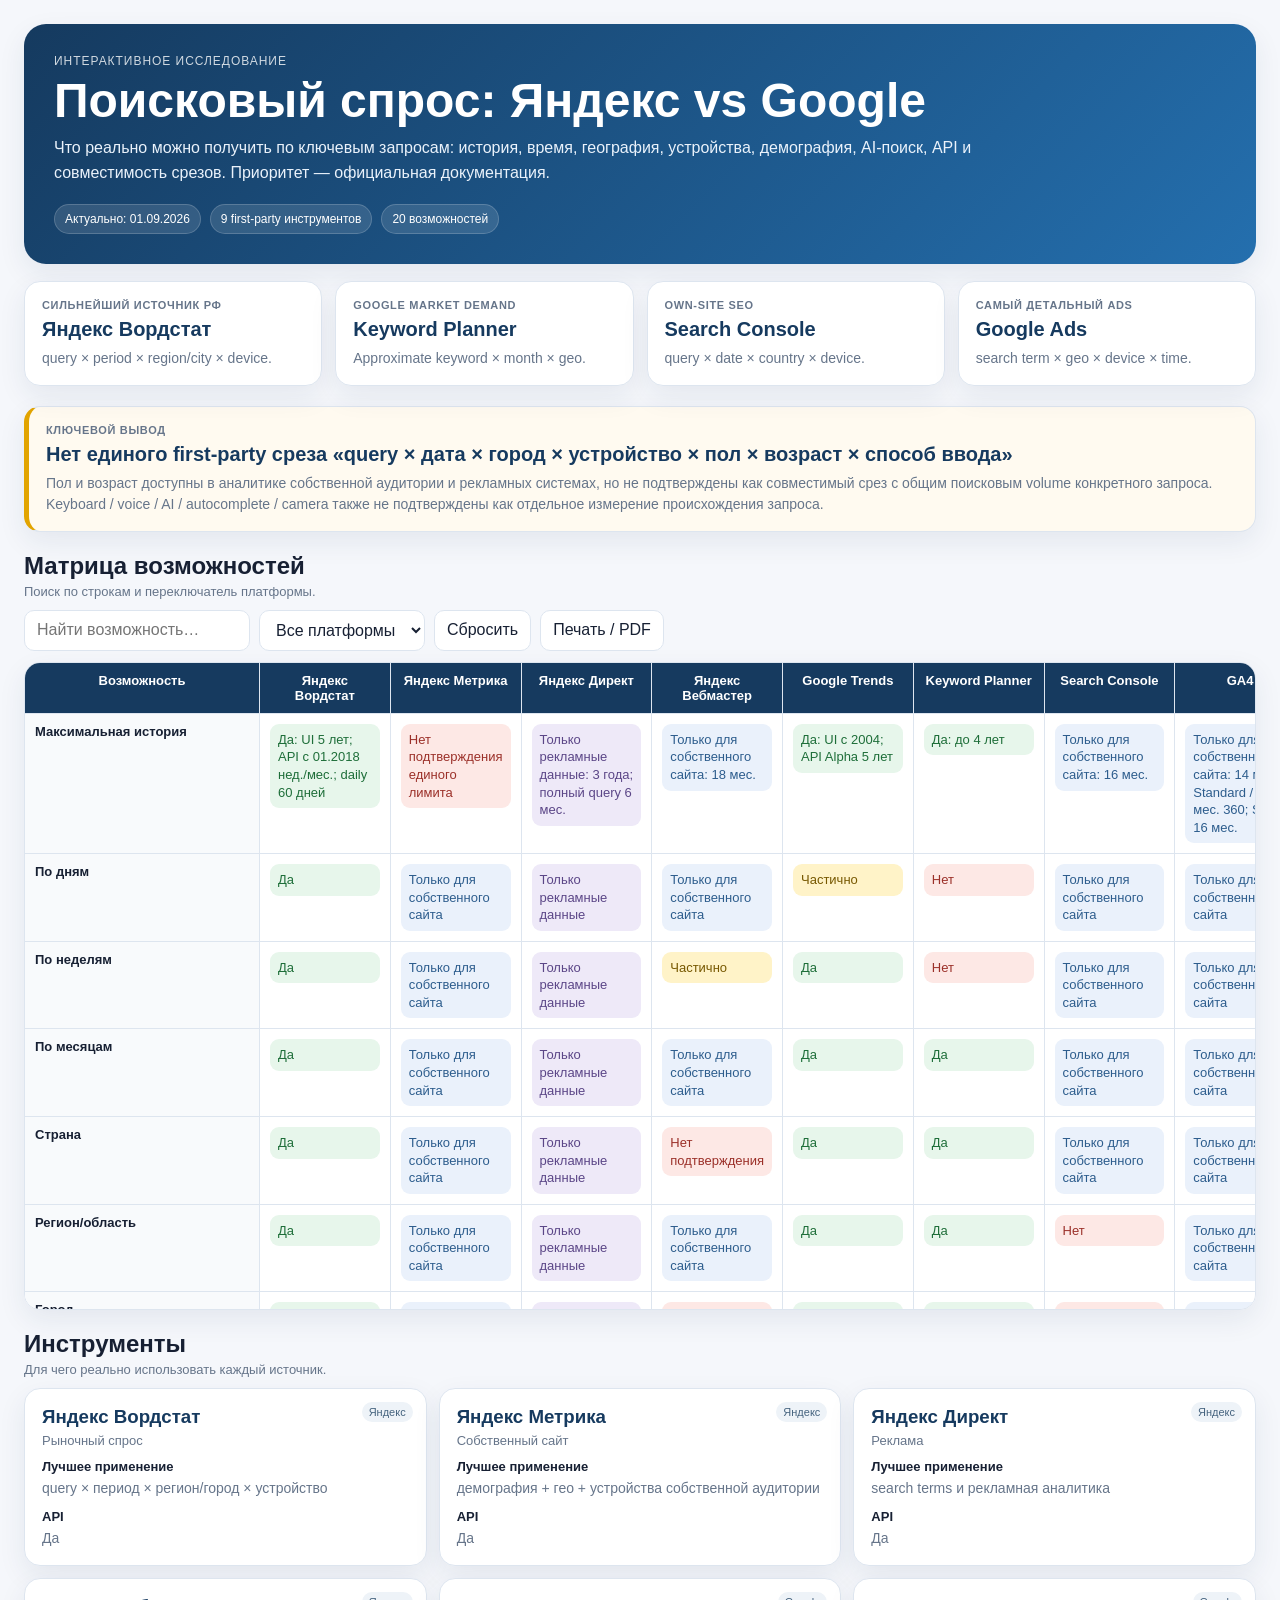
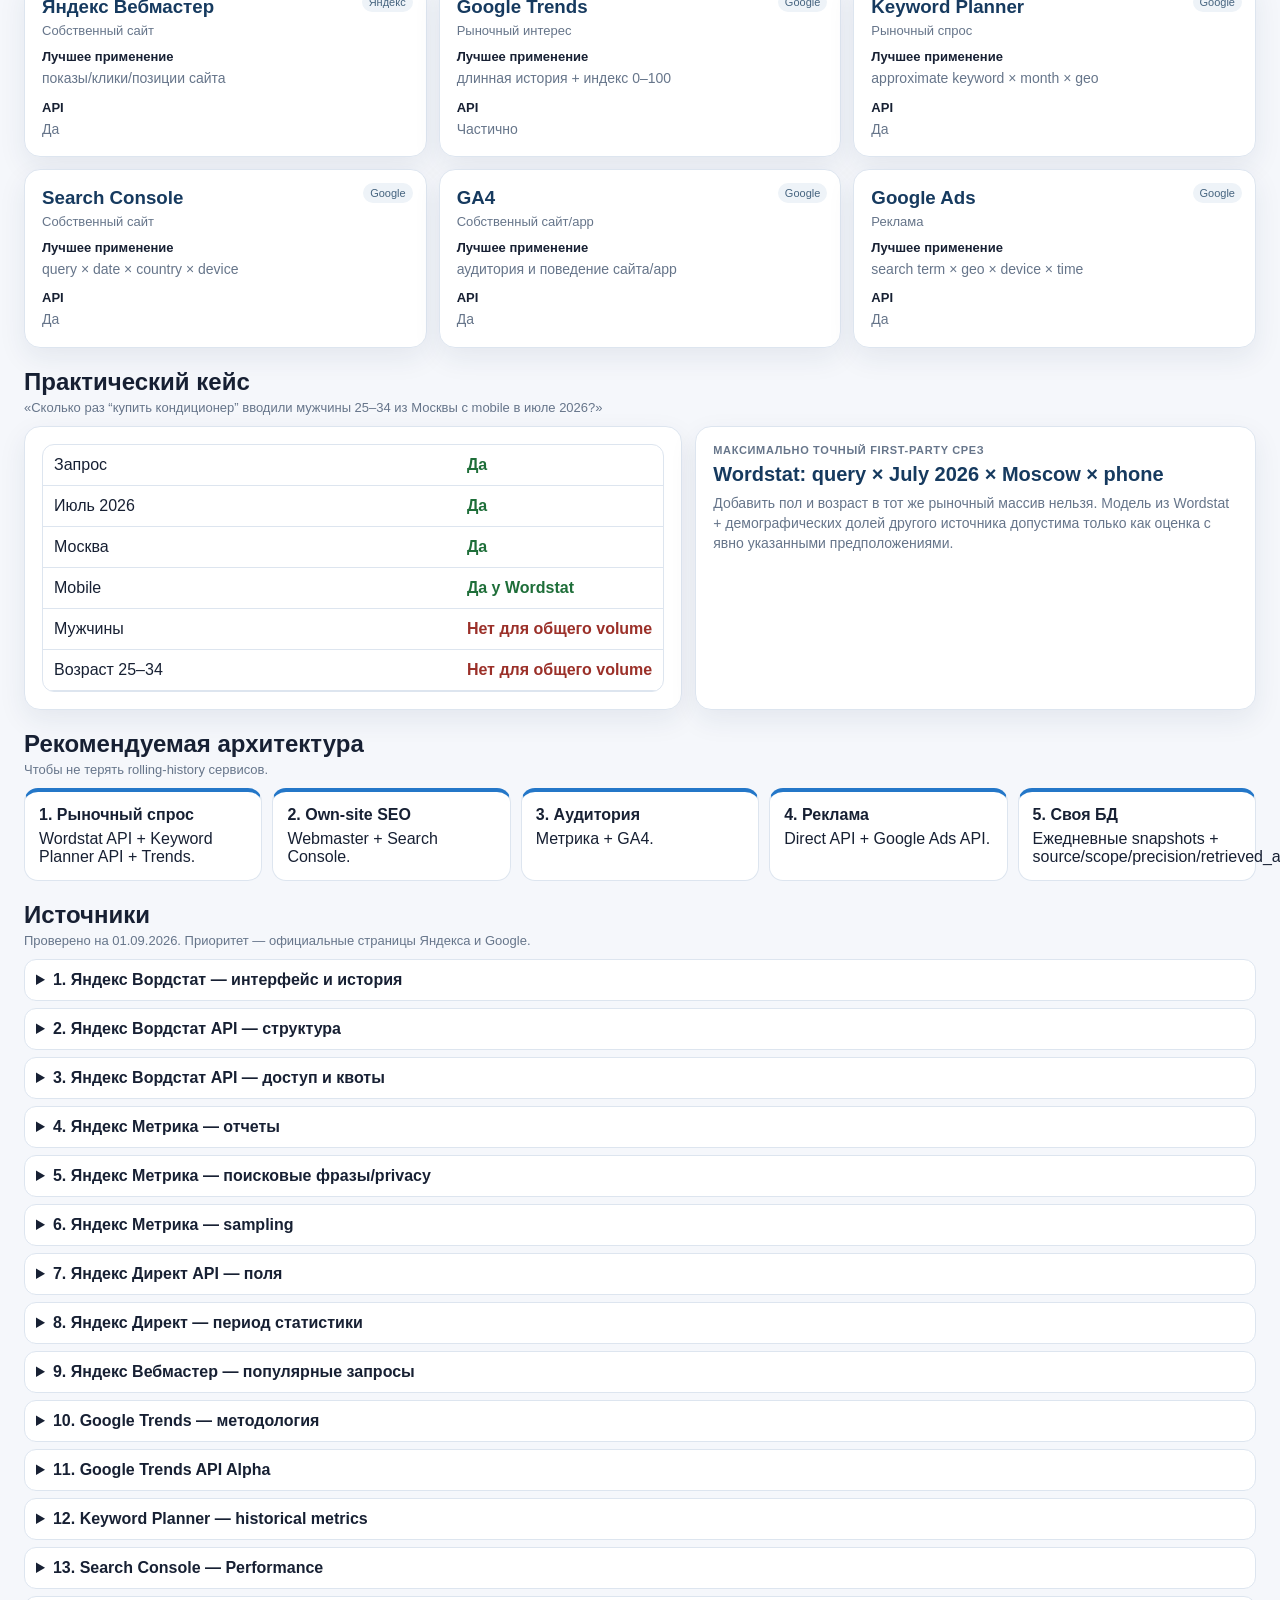
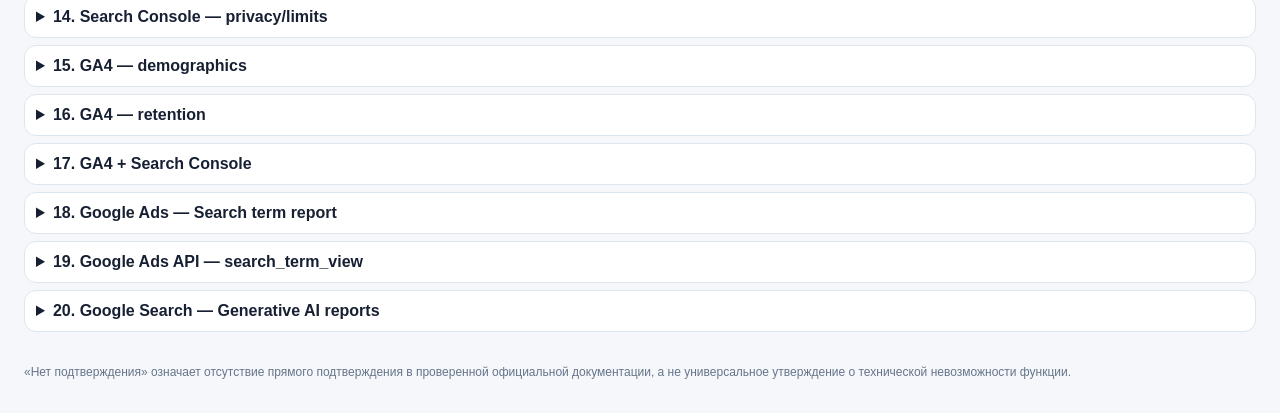
==== index.html @ f8e57f89 "Add interactive search demand dashboard" ====
<!doctype html>
<html lang="ru">
<head>
<meta charset="utf-8"><meta name="viewport" content="width=device-width,initial-scale=1">
<title>Поисковый спрос — Яндекс vs Google</title>
<meta name="description" content="Интерактивная матрица возможностей Яндекс и Google по статистике поисковых запросов. Актуально на 01.09.2026.">
<style>
:root{--bg:#f5f7fb;--card:#fff;--text:#172033;--muted:#66758a;--line:#dde5ef;--navy:#163a5f;--blue:#2477c8;--green:#e7f6eb;--gt:#1e6e39;--yellow:#fff3c8;--yt:#775800;--red:#fde8e5;--rt:#9b3029;--purple:#eee9f8;--pt:#5b4687;--shadow:0 10px 28px rgba(31,54,83,.08)}*{box-sizing:border-box}body{margin:0;font-family:Inter,-apple-system,BlinkMacSystemFont,"Segoe UI",Arial,sans-serif;background:var(--bg);color:var(--text)}.wrap{max-width:1500px;margin:auto;padding:24px}.hero{background:linear-gradient(135deg,#153a5f,#246fae);color:#fff;border-radius:22px;padding:30px;box-shadow:var(--shadow)}.eyebrow{opacity:.8;font-size:12px;text-transform:uppercase;letter-spacing:.08em}h1{margin:8px 0 10px;font-size:clamp(28px,4vw,48px);line-height:1.05}.hero p{max-width:980px;margin:0;color:#eaf2fb;line-height:1.55}.meta{display:flex;gap:9px;flex-wrap:wrap;margin-top:18px}.pill{padding:7px 10px;border-radius:999px;background:rgba(255,255,255,.12);border:1px solid rgba(255,255,255,.18);font-size:12px}.grid4{display:grid;grid-template-columns:repeat(4,minmax(0,1fr));gap:13px;margin:17px 0}.card{background:var(--card);border:1px solid var(--line);border-radius:16px;padding:17px;box-shadow:var(--shadow)}.label{font-size:11px;text-transform:uppercase;letter-spacing:.06em;color:var(--muted);font-weight:800}.big{font-size:20px;font-weight:800;color:var(--navy);margin:7px 0}.card p{margin:0;color:var(--muted);line-height:1.45;font-size:14px}.alert{border-left:5px solid #e2a400;background:#fffaf0}section{margin-top:20px}h2{font-size:24px;margin:0}.small{font-size:13px;color:var(--muted);margin-top:4px}.controls{display:flex;flex-wrap:wrap;gap:9px;margin:11px 0}input,select,button{font:inherit;border:1px solid var(--line);background:#fff;border-radius:10px;padding:10px 12px;color:var(--text)}button{cursor:pointer}.shell{overflow:auto;background:#fff;border:1px solid var(--line);border-radius:16px;box-shadow:var(--shadow);max-height:72vh}table{border-collapse:separate;border-spacing:0;min-width:1260px;width:100%;font-size:13px}th,td{padding:10px;border-bottom:1px solid var(--line);border-right:1px solid var(--line);vertical-align:top}thead th{position:sticky;top:0;background:var(--navy);color:#fff;z-index:3;text-align:center}tbody th{position:sticky;left:0;background:#f8fafc;z-index:2;text-align:left;min-width:235px}.status{display:block;padding:7px 8px;border-radius:9px;line-height:1.35}.yes{background:var(--green);color:var(--gt)}.partial{background:var(--yellow);color:var(--yt)}.no{background:var(--red);color:var(--rt)}.own{background:#eaf1fb;color:#2d5d8d}.ads{background:var(--purple);color:var(--pt)}.toolcards{display:grid;grid-template-columns:repeat(3,minmax(0,1fr));gap:12px}.tool{position:relative}.tag{position:absolute;right:13px;top:13px;font-size:11px;padding:4px 7px;border-radius:999px;background:#eef3f8;color:#46647f}.tool h3{margin:0 0 5px;color:var(--navy)}.tool strong{display:block;margin:11px 0 4px;font-size:13px}.scenario{display:grid;grid-template-columns:1.08fr .92fr;gap:13px}.params{display:grid;grid-template-columns:1fr auto;border:1px solid var(--line);border-radius:12px;overflow:hidden}.params div{padding:11px;border-bottom:1px solid var(--line)}.ok{color:var(--gt);font-weight:800}.bad{color:var(--rt);font-weight:800}.arch{display:grid;grid-template-columns:repeat(5,minmax(0,1fr));gap:10px}.step{background:#fff;border:1px solid var(--line);border-top:4px solid var(--blue);border-radius:14px;padding:14px}.step b{display:block;margin-bottom:6px}.sources details{background:#fff;border:1px solid var(--line);border-radius:12px;padding:11px;margin-bottom:7px}.sources summary{cursor:pointer;font-weight:700}.sources a{color:var(--blue);word-break:break-all}.foot{padding:24px 0 8px;color:var(--muted);font-size:12px;line-height:1.5}@media(max-width:1000px){.grid4{grid-template-columns:repeat(2,1fr)}.toolcards{grid-template-columns:repeat(2,1fr)}.arch{grid-template-columns:1fr 1fr}.scenario{grid-template-columns:1fr}}@media(max-width:640px){.wrap{padding:13px}.hero{padding:21px;border-radius:17px}.grid4,.toolcards,.arch{grid-template-columns:1fr}}@media print{body{background:#fff}.controls{display:none}.shell{max-height:none;overflow:visible;box-shadow:none}.hero,.card{box-shadow:none}}
</style>
</head><body><div class="wrap">
<header class="hero"><div class="eyebrow">Интерактивное исследование</div><h1>Поисковый спрос: Яндекс vs Google</h1><p>Что реально можно получить по ключевым запросам: история, время, география, устройства, демография, AI-поиск, API и совместимость срезов. Приоритет — официальная документация.</p><div class="meta"><span class="pill">Актуально: 01.09.2026</span><span class="pill">9 first-party инструментов</span><span class="pill">20 возможностей</span></div></header>
<div class="grid4"><div class="card"><div class="label">Сильнейший источник РФ</div><div class="big">Яндекс Вордстат</div><p>query × period × region/city × device.</p></div><div class="card"><div class="label">Google market demand</div><div class="big">Keyword Planner</div><p>Approximate keyword × month × geo.</p></div><div class="card"><div class="label">Own-site SEO</div><div class="big">Search Console</div><p>query × date × country × device.</p></div><div class="card"><div class="label">Самый детальный ads</div><div class="big">Google Ads</div><p>search term × geo × device × time.</p></div></div>
<section class="card alert"><div class="label">Ключевой вывод</div><div class="big">Нет единого first-party среза «query × дата × город × устройство × пол × возраст × способ ввода»</div><p>Пол и возраст доступны в аналитике собственной аудитории и рекламных системах, но не подтверждены как совместимый срез с общим поисковым volume конкретного запроса. Keyboard / voice / AI / autocomplete / camera также не подтверждены как отдельное измерение происхождения запроса.</p></section>
<section><h2>Матрица возможностей</h2><div class="small">Поиск по строкам и переключатель платформы.</div><div class="controls"><input id="q" type="search" placeholder="Найти возможность…"><select id="engine"><option value="">Все платформы</option><option>Яндекс</option><option>Google</option></select><button onclick="resetFilters()">Сбросить</button><button onclick="window.print()">Печать / PDF</button></div><div class="shell"><table id="matrix"></table></div></section>
<section><h2>Инструменты</h2><div class="small">Для чего реально использовать каждый источник.</div><div class="toolcards" id="tools" style="margin-top:11px"></div></section>
<section><h2>Практический кейс</h2><div class="small">«Сколько раз “купить кондиционер” вводили мужчины 25–34 из Москвы с mobile в июле 2026?»</div><div class="scenario" style="margin-top:11px"><div class="card"><div class="params"><div>Запрос</div><div class="ok">Да</div><div>Июль 2026</div><div class="ok">Да</div><div>Москва</div><div class="ok">Да</div><div>Mobile</div><div class="ok">Да у Wordstat</div><div>Мужчины</div><div class="bad">Нет для общего volume</div><div>Возраст 25–34</div><div class="bad">Нет для общего volume</div></div></div><div class="card"><div class="label">Максимально точный first-party срез</div><div class="big">Wordstat: query × July 2026 × Moscow × phone</div><p>Добавить пол и возраст в тот же рыночный массив нельзя. Модель из Wordstat + демографических долей другого источника допустима только как оценка с явно указанными предположениями.</p></div></div></section>
<section><h2>Рекомендуемая архитектура</h2><div class="small">Чтобы не терять rolling-history сервисов.</div><div class="arch" style="margin-top:11px"><div class="step"><b>1. Рыночный спрос</b>Wordstat API + Keyword Planner API + Trends.</div><div class="step"><b>2. Own-site SEO</b>Webmaster + Search Console.</div><div class="step"><b>3. Аудитория</b>Метрика + GA4.</div><div class="step"><b>4. Реклама</b>Direct API + Google Ads API.</div><div class="step"><b>5. Своя БД</b>Ежедневные snapshots + source/scope/precision/retrieved_at.</div></div></section>
<section class="sources"><h2>Источники</h2><div class="small">Проверено на 01.09.2026. Приоритет — официальные страницы Яндекса и Google.</div><div id="sources" style="margin-top:11px"></div></section><div class="foot">«Нет подтверждения» означает отсутствие прямого подтверждения в проверенной официальной документации, а не универсальное утверждение о технической невозможности функции.</div>
</div><script>
const T=[
{name:'Яндекс Вордстат',e:'Яндекс',s:'Рыночный спрос',x:'query × период × регион/город × устройство',api:'Да'},
{name:'Яндекс Метрика',e:'Яндекс',s:'Собственный сайт',x:'демография + гео + устройства собственной аудитории',api:'Да'},
{name:'Яндекс Директ',e:'Яндекс',s:'Реклама',x:'search terms и рекламная аналитика',api:'Да'},
{name:'Яндекс Вебмастер',e:'Яндекс',s:'Собственный сайт',x:'показы/клики/позиции сайта',api:'Да'},
{name:'Google Trends',e:'Google',s:'Рыночный интерес',x:'длинная история + индекс 0–100',api:'Частично'},
{name:'Keyword Planner',e:'Google',s:'Рыночный спрос',x:'approximate keyword × month × geo',api:'Да'},
{name:'Search Console',e:'Google',s:'Собственный сайт',x:'query × date × country × device',api:'Да'},
{name:'GA4',e:'Google',s:'Собственный сайт/app',x:'аудитория и поведение сайта/app',api:'Да'},
{name:'Google Ads',e:'Google',s:'Реклама',x:'search term × geo × device × time',api:'Да'}];
const M={
'Максимальная история':['Да: UI 5 лет; API с 01.2018 нед./мес.; daily 60 дней','Нет подтверждения единого лимита','Только рекламные данные: 3 года; полный query 6 мес.','Только для собственного сайта: 18 мес.','Да: UI с 2004; API Alpha 5 лет','Да: до 4 лет','Только для собственного сайта: 16 мес.','Только для собственного сайта: 14 мес. Standard / 50 мес. 360; SC 16 мес.','Только рекламные данные: 37 мес. granular / 11 лет high-level'],
'По дням':['Да','Только для собственного сайта','Только рекламные данные','Только для собственного сайта','Частично','Нет','Только для собственного сайта','Только для собственного сайта','Только рекламные данные'],
'По неделям':['Да','Только для собственного сайта','Только рекламные данные','Частично','Да','Нет','Только для собственного сайта','Только для собственного сайта','Только рекламные данные'],
'По месяцам':['Да','Только для собственного сайта','Только рекламные данные','Только для собственного сайта','Да','Да','Только для собственного сайта','Только для собственного сайта','Только рекламные данные'],
'Страна':['Да','Только для собственного сайта','Только рекламные данные','Нет подтверждения','Да','Да','Только для собственного сайта','Только для собственного сайта','Только рекламные данные'],
'Регион/область':['Да','Только для собственного сайта','Только рекламные данные','Только для собственного сайта','Да','Да','Нет','Только для собственного сайта','Только рекламные данные'],
'Город':['Да','Только для собственного сайта','Только рекламные данные','Нет подтверждения','Да','Да','Нет','Только для собственного сайта','Только рекламные данные'],
'Более мелкая география':['Частично','Только для собственного сайта','Частично','Нет подтверждения','Частично','Частично','Нет','Только для собственного сайта','Только рекламные данные'],
'Пол':['Нет подтверждения','Только для собственного сайта','Только рекламные данные','Нет подтверждения','Нет подтверждения','Нет подтверждения','Нет','Только для собственного сайта','Только рекламные данные'],
'Возраст':['Нет подтверждения','Только для собственного сайта','Только рекламные данные','Нет подтверждения','Нет подтверждения','Нет подтверждения','Нет','Только для собственного сайта','Только рекламные данные'],
'Desktop / smartphone / tablet':['Да','Только для собственного сайта','Только рекламные данные','Только для собственного сайта','Нет подтверждения','Частично','Только для собственного сайта','Только для собственного сайта','Только рекламные данные'],
'Голосовой / ручной ввод':['Нет подтверждения','Нет подтверждения','Нет подтверждения','Нет подтверждения','Нет подтверждения','Нет подтверждения','Нет подтверждения','Нет подтверждения','Нет подтверждения'],
'AI / обычный поиск':['Нет подтверждения','Нет подтверждения','Нет подтверждения','Частично','Нет подтверждения','Нет подтверждения','Частично','Нет подтверждения','Нет подтверждения'],
'Autocomplete / подсказки':['Нет подтверждения','Нет подтверждения','Нет подтверждения','Нет подтверждения','Нет подтверждения','Нет подтверждения','Нет подтверждения','Нет подтверждения','Нет подтверждения'],
'Изображение / камера':['Нет подтверждения','Нет подтверждения','Нет подтверждения','Нет подтверждения','Нет подтверждения','Нет подтверждения','Нет подтверждения','Нет подтверждения','Нет подтверждения'],
'Интересы аудитории':['Нет подтверждения','Только для собственного сайта','Частично','Нет подтверждения','Нет подтверждения','Нет подтверждения','Нет','Только для собственного сайта','Только рекламные данные'],
'Новые / возвращающиеся':['Нет подтверждения','Только для собственного сайта','Частично','Нет подтверждения','Нет подтверждения','Нет подтверждения','Нет','Только для собственного сайта','Частично'],
'ОС / браузер / язык':['Нет подтверждения','Только для собственного сайта','Частично','Нет подтверждения','Нет подтверждения','Нет подтверждения','Нет','Только для собственного сайта','Частично'],
'Абсолютное число запросов':['Да','Только для собственного сайта','Только рекламные данные','Только для собственного сайта','Нет','Частично','Только для собственного сайта','Только для собственного сайта','Только рекламные данные'],
'API':['Да','Да','Да','Да','Частично','Да','Да','Да','Да']};
const S=[
['Яндекс Вордстат — интерфейс и история','https://yandex.ru/support2/wordstat/en/interface/new'],
['Яндекс Вордстат API — структура','https://yandex.ru/support2/wordstat/en/content/api-structure'],
['Яндекс Вордстат API — доступ и квоты','https://yandex.ru/support2/wordstat/en/content/api-wordstat'],
['Яндекс Метрика — отчеты','https://yandex.com/support/metrica/en/reports/report-general'],
['Яндекс Метрика — поисковые фразы/privacy','https://yandex.com/support/metrica/en/sources/search-queries'],
['Яндекс Метрика — sampling','https://yandex.com/support/metrica/en/reports/sampling'],
['Яндекс Директ API — поля','https://yandex.com/dev/direct/doc/en/fields-list'],
['Яндекс Директ — период статистики','https://www.yandex.com/support/direct/en/statistics/new-reports-wizard/settings/period'],
['Яндекс Вебмастер — популярные запросы','https://www.yandex.com/support/webmaster/en/service/popular-queries'],
['Google Trends — методология','https://support.google.com/trends/answer/4365533?hl=en'],
['Google Trends API Alpha','https://developers.google.com/search/apis/trends'],
['Keyword Planner — historical metrics','https://developers.google.com/google-ads/api/docs/keyword-planning/generate-historical-metrics'],
['Search Console — Performance','https://support.google.com/webmasters/answer/7576553?hl=en-GB'],
['Search Console — privacy/limits','https://support.google.com/webmasters/answer/17011259?hl=en'],
['GA4 — demographics','https://support.google.com/analytics/answer/12948931'],
['GA4 — retention','https://support.google.com/analytics/answer/7667196'],
['GA4 + Search Console','https://support.google.com/analytics/answer/10737381'],
['Google Ads — Search term report','https://support.google.com/google-ads/answer/2472708'],
['Google Ads API — search_term_view','https://developers.google.com/google-ads/api/fields/v22/search_term_view'],
['Google Search — Generative AI reports','https://developers.google.com/search/blog/2026/06/gen-ai-performance-reports']];
function cls(v){if(v.startsWith('Да'))return'yes';if(v.startsWith('Частично'))return'partial';if(v.startsWith('Только для собственного сайта'))return'own';if(v.startsWith('Только рекламные данные'))return'ads';return'no'}
function render(){const q=document.getElementById('q').value.toLowerCase().trim(),e=document.getElementById('engine').value,vis=T.map((t,i)=>({t,i})).filter(x=>!e||x.t.e===e);let h='<thead><tr><th>Возможность</th>'+vis.map(x=>'<th>'+x.t.name+'</th>').join('')+'</tr></thead><tbody>';Object.entries(M).forEach(([c,v])=>{if(q&&!c.toLowerCase().includes(q))return;h+='<tr><th>'+c+'</th>'+vis.map(x=>'<td><span class="status '+cls(v[x.i])+'">'+v[x.i]+'</span></td>').join('')+'</tr>'});document.getElementById('matrix').innerHTML=h+'</tbody>';document.getElementById('tools').innerHTML=T.filter(t=>!e||t.e===e).map(t=>'<div class="card tool"><span class="tag">'+t.e+'</span><h3>'+t.name+'</h3><div class="small">'+t.s+'</div><strong>Лучшее применение</strong><p>'+t.x+'</p><strong>API</strong><p>'+t.api+'</p></div>').join('')}
function resetFilters(){q.value='';engine.value='';render()}document.getElementById('q').addEventListener('input',render);document.getElementById('engine').addEventListener('change',render);document.getElementById('sources').innerHTML=S.map((s,i)=>'<details><summary>'+(i+1)+'. '+s[0]+'</summary><p><a href="'+s[1]+'" target="_blank" rel="noopener">'+s[1]+'</a></p></details>').join('');render();
</script></body></html>
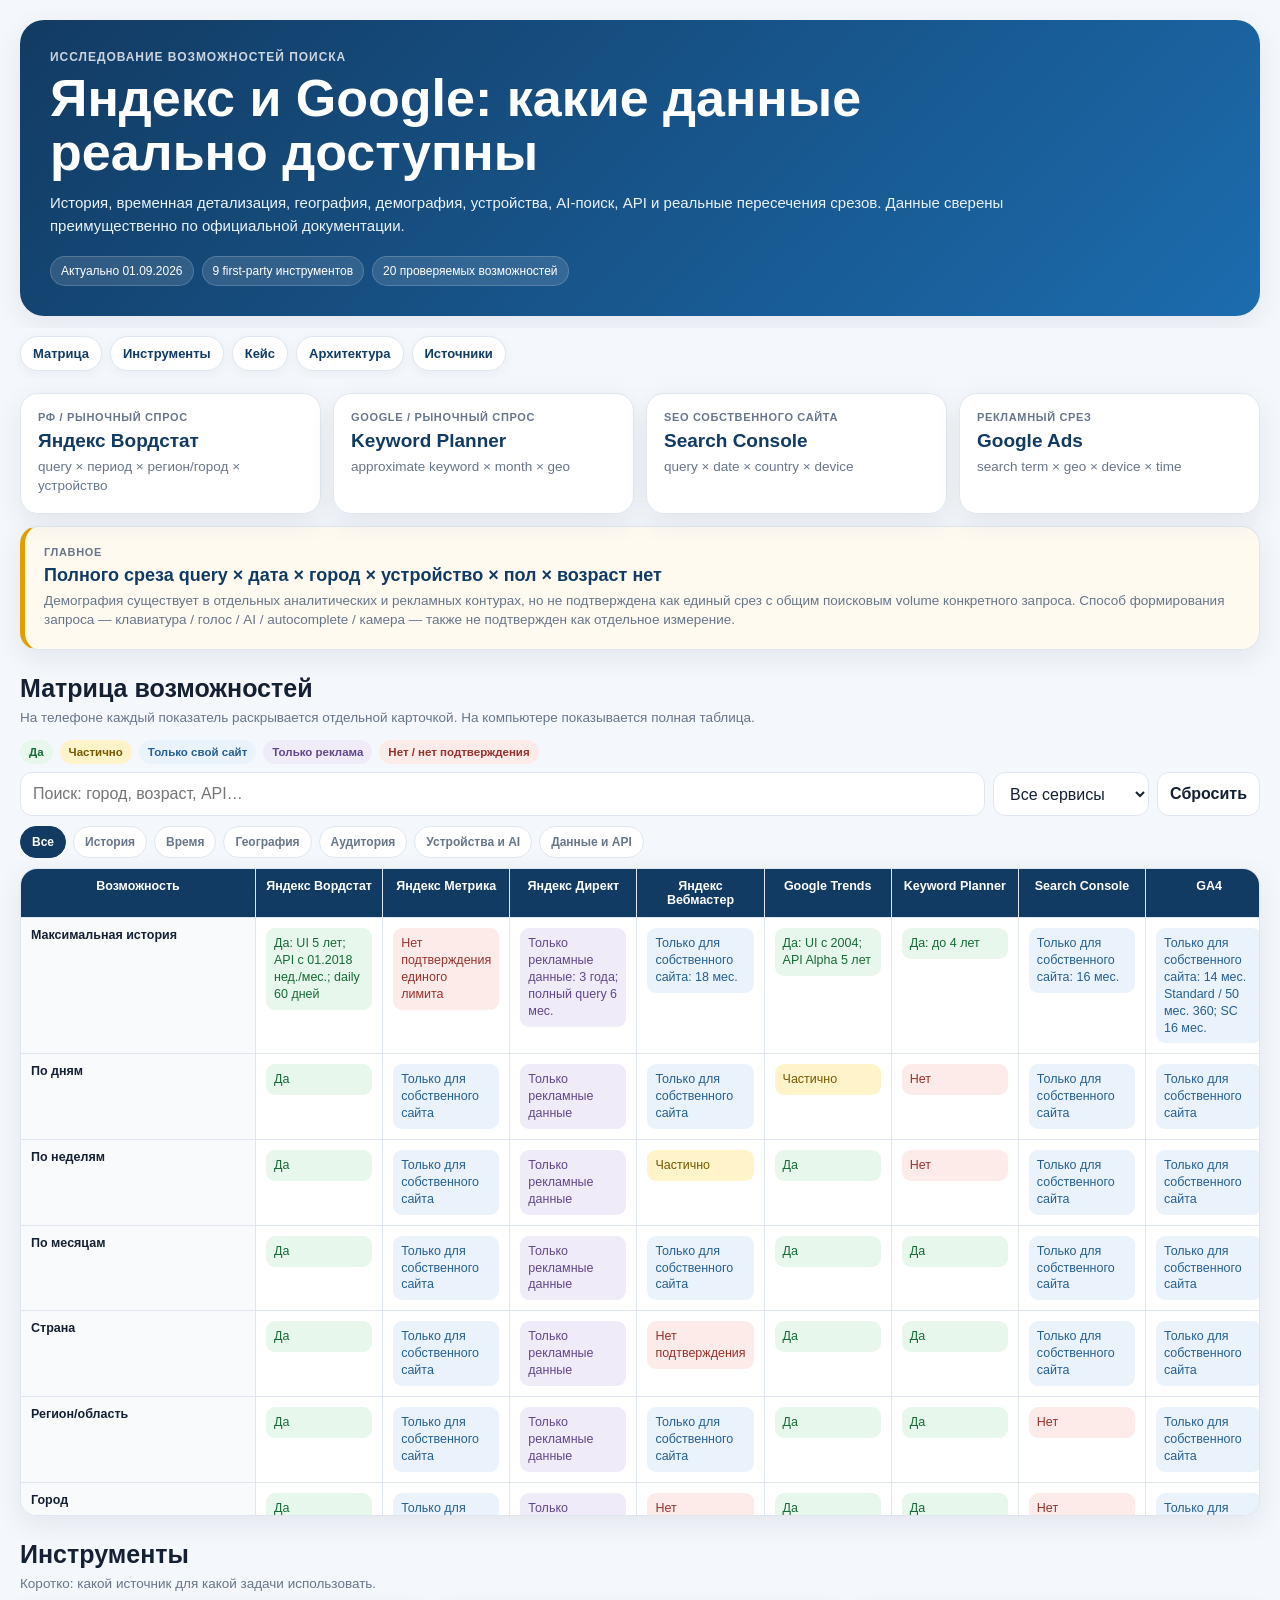
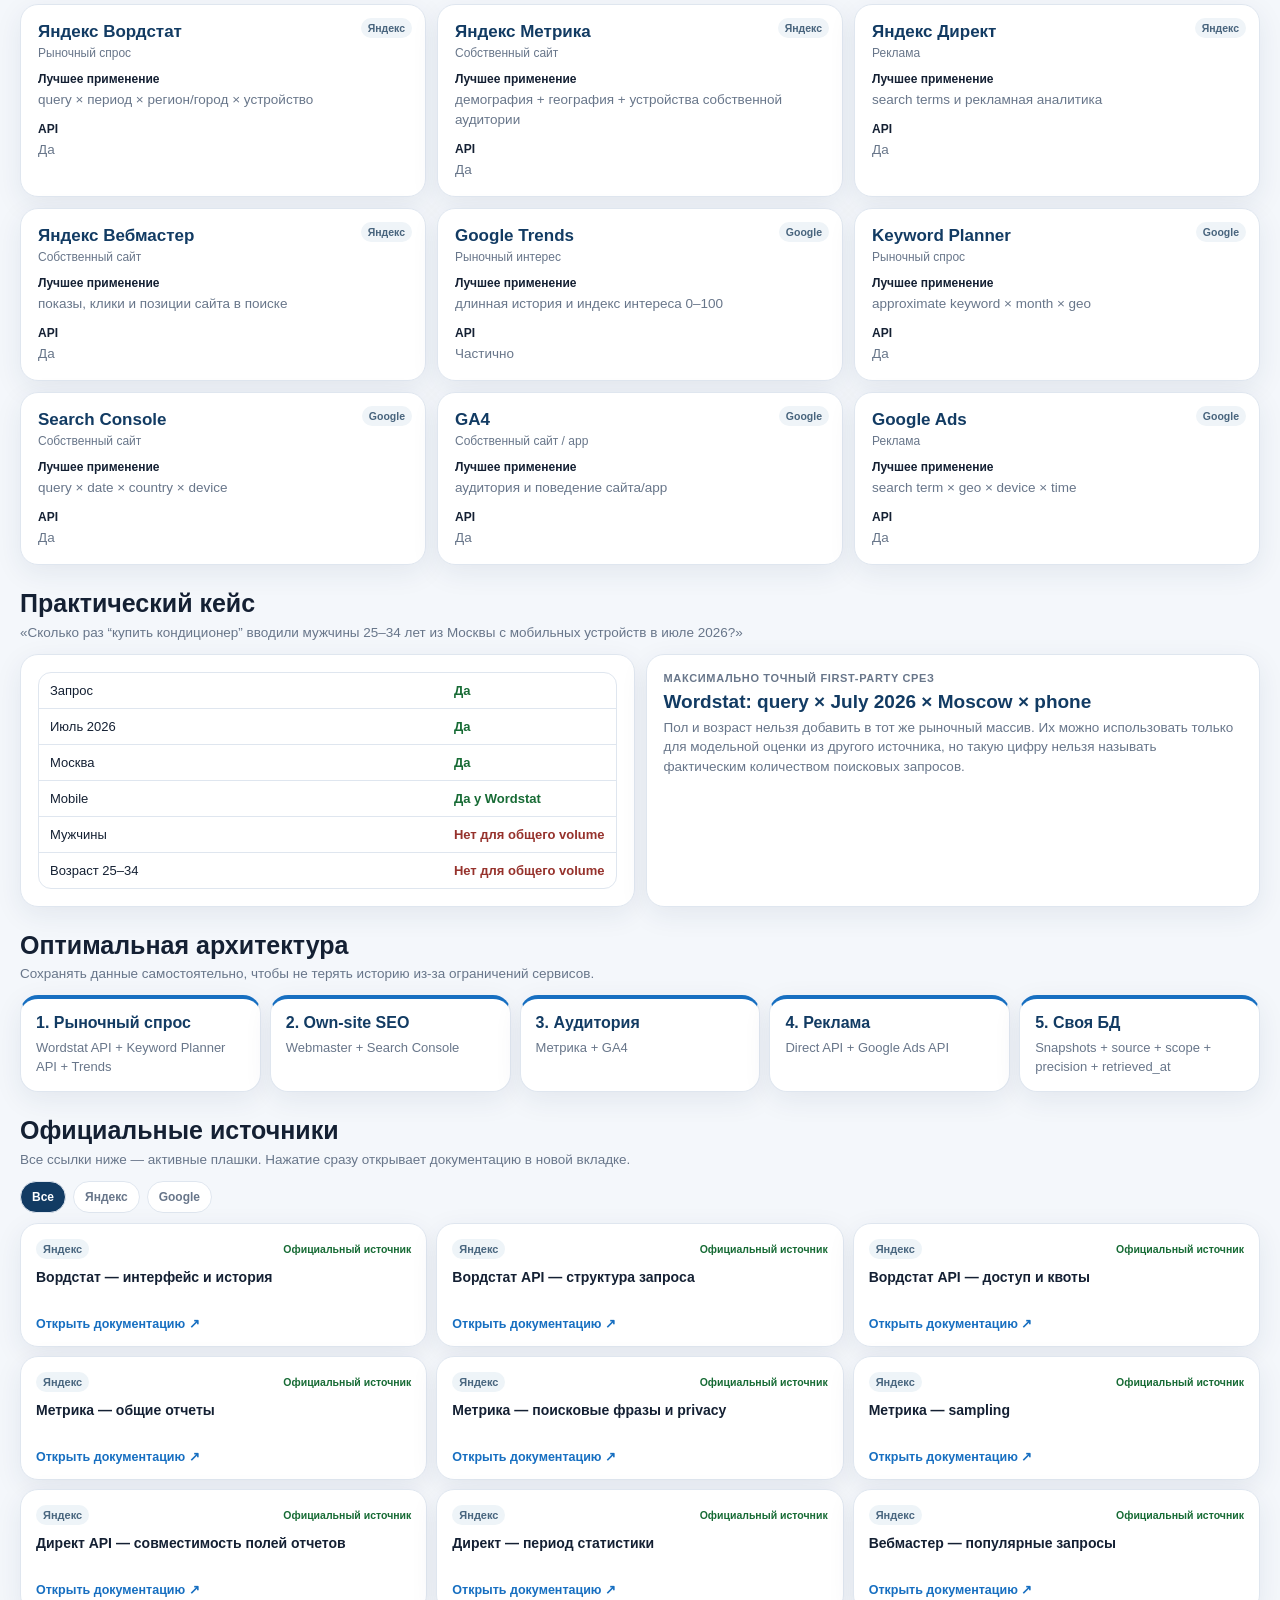
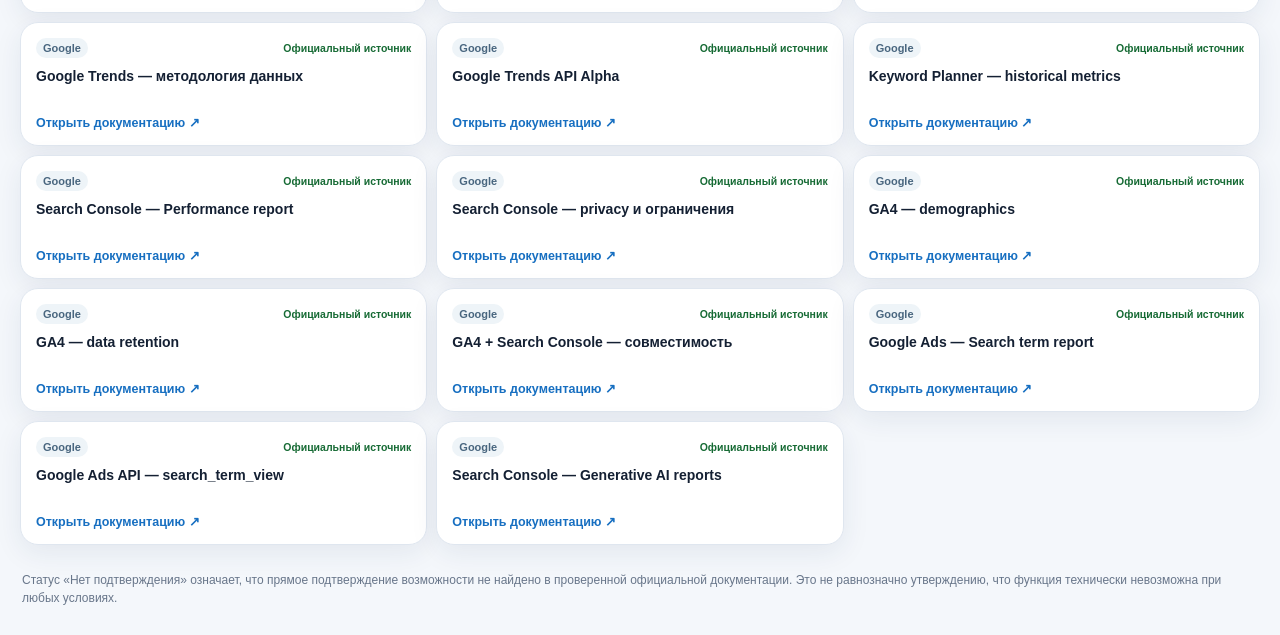
==== commit c174b576: "Rebuild dashboard for mobile-first readability" ====
--- a/index.html
+++ b/index.html
@@ -1,32 +1,63 @@
 <!doctype html>
 <html lang="ru">
 <head>
-<meta charset="utf-8"><meta name="viewport" content="width=device-width,initial-scale=1">
+<meta charset="utf-8">
+<meta name="viewport" content="width=device-width,initial-scale=1,viewport-fit=cover">
+<meta name="theme-color" content="#123b63">
 <title>Поисковый спрос — Яндекс vs Google</title>
-<meta name="description" content="Интерактивная матрица возможностей Яндекс и Google по статистике поисковых запросов. Актуально на 01.09.2026.">
+<meta name="description" content="Удобная интерактивная матрица возможностей Яндекса и Google по поисковому спросу. Актуально на 01.09.2026.">
 <style>
-:root{--bg:#f5f7fb;--card:#fff;--text:#172033;--muted:#66758a;--line:#dde5ef;--navy:#163a5f;--blue:#2477c8;--green:#e7f6eb;--gt:#1e6e39;--yellow:#fff3c8;--yt:#775800;--red:#fde8e5;--rt:#9b3029;--purple:#eee9f8;--pt:#5b4687;--shadow:0 10px 28px rgba(31,54,83,.08)}*{box-sizing:border-box}body{margin:0;font-family:Inter,-apple-system,BlinkMacSystemFont,"Segoe UI",Arial,sans-serif;background:var(--bg);color:var(--text)}.wrap{max-width:1500px;margin:auto;padding:24px}.hero{background:linear-gradient(135deg,#153a5f,#246fae);color:#fff;border-radius:22px;padding:30px;box-shadow:var(--shadow)}.eyebrow{opacity:.8;font-size:12px;text-transform:uppercase;letter-spacing:.08em}h1{margin:8px 0 10px;font-size:clamp(28px,4vw,48px);line-height:1.05}.hero p{max-width:980px;margin:0;color:#eaf2fb;line-height:1.55}.meta{display:flex;gap:9px;flex-wrap:wrap;margin-top:18px}.pill{padding:7px 10px;border-radius:999px;background:rgba(255,255,255,.12);border:1px solid rgba(255,255,255,.18);font-size:12px}.grid4{display:grid;grid-template-columns:repeat(4,minmax(0,1fr));gap:13px;margin:17px 0}.card{background:var(--card);border:1px solid var(--line);border-radius:16px;padding:17px;box-shadow:var(--shadow)}.label{font-size:11px;text-transform:uppercase;letter-spacing:.06em;color:var(--muted);font-weight:800}.big{font-size:20px;font-weight:800;color:var(--navy);margin:7px 0}.card p{margin:0;color:var(--muted);line-height:1.45;font-size:14px}.alert{border-left:5px solid #e2a400;background:#fffaf0}section{margin-top:20px}h2{font-size:24px;margin:0}.small{font-size:13px;color:var(--muted);margin-top:4px}.controls{display:flex;flex-wrap:wrap;gap:9px;margin:11px 0}input,select,button{font:inherit;border:1px solid var(--line);background:#fff;border-radius:10px;padding:10px 12px;color:var(--text)}button{cursor:pointer}.shell{overflow:auto;background:#fff;border:1px solid var(--line);border-radius:16px;box-shadow:var(--shadow);max-height:72vh}table{border-collapse:separate;border-spacing:0;min-width:1260px;width:100%;font-size:13px}th,td{padding:10px;border-bottom:1px solid var(--line);border-right:1px solid var(--line);vertical-align:top}thead th{position:sticky;top:0;background:var(--navy);color:#fff;z-index:3;text-align:center}tbody th{position:sticky;left:0;background:#f8fafc;z-index:2;text-align:left;min-width:235px}.status{display:block;padding:7px 8px;border-radius:9px;line-height:1.35}.yes{background:var(--green);color:var(--gt)}.partial{background:var(--yellow);color:var(--yt)}.no{background:var(--red);color:var(--rt)}.own{background:#eaf1fb;color:#2d5d8d}.ads{background:var(--purple);color:var(--pt)}.toolcards{display:grid;grid-template-columns:repeat(3,minmax(0,1fr));gap:12px}.tool{position:relative}.tag{position:absolute;right:13px;top:13px;font-size:11px;padding:4px 7px;border-radius:999px;background:#eef3f8;color:#46647f}.tool h3{margin:0 0 5px;color:var(--navy)}.tool strong{display:block;margin:11px 0 4px;font-size:13px}.scenario{display:grid;grid-template-columns:1.08fr .92fr;gap:13px}.params{display:grid;grid-template-columns:1fr auto;border:1px solid var(--line);border-radius:12px;overflow:hidden}.params div{padding:11px;border-bottom:1px solid var(--line)}.ok{color:var(--gt);font-weight:800}.bad{color:var(--rt);font-weight:800}.arch{display:grid;grid-template-columns:repeat(5,minmax(0,1fr));gap:10px}.step{background:#fff;border:1px solid var(--line);border-top:4px solid var(--blue);border-radius:14px;padding:14px}.step b{display:block;margin-bottom:6px}.sources details{background:#fff;border:1px solid var(--line);border-radius:12px;padding:11px;margin-bottom:7px}.sources summary{cursor:pointer;font-weight:700}.sources a{color:var(--blue);word-break:break-all}.foot{padding:24px 0 8px;color:var(--muted);font-size:12px;line-height:1.5}@media(max-width:1000px){.grid4{grid-template-columns:repeat(2,1fr)}.toolcards{grid-template-columns:repeat(2,1fr)}.arch{grid-template-columns:1fr 1fr}.scenario{grid-template-columns:1fr}}@media(max-width:640px){.wrap{padding:13px}.hero{padding:21px;border-radius:17px}.grid4,.toolcards,.arch{grid-template-columns:1fr}}@media print{body{background:#fff}.controls{display:none}.shell{max-height:none;overflow:visible;box-shadow:none}.hero,.card{box-shadow:none}}
+:root{--bg:#f4f7fb;--card:#fff;--text:#142033;--muted:#68768a;--line:#dfe6ef;--navy:#123b63;--blue:#176fc1;--blue2:#eaf3fc;--green:#e7f7ec;--gt:#176b35;--yellow:#fff3c9;--yt:#765800;--red:#fdebea;--rt:#96322c;--purple:#f0ebf8;--pt:#60468b;--shadow:0 8px 28px rgba(22,54,87,.08)}
+*{box-sizing:border-box}html{scroll-behavior:smooth}body{margin:0;background:var(--bg);color:var(--text);font-family:Inter,-apple-system,BlinkMacSystemFont,"Segoe UI",Roboto,Arial,sans-serif;-webkit-font-smoothing:antialiased}.wrap{max-width:1440px;margin:auto;padding:20px}.hero{background:linear-gradient(135deg,#123b63 0%,#1c6cae 100%);color:#fff;border-radius:24px;padding:30px;box-shadow:var(--shadow)}.hero-kicker{font-size:12px;font-weight:800;text-transform:uppercase;letter-spacing:.08em;opacity:.78}.hero h1{font-size:clamp(30px,5vw,52px);line-height:1.03;margin:8px 0 12px;max-width:950px}.hero p{max-width:980px;margin:0;color:#eaf3fb;line-height:1.55;font-size:15px}.meta{display:flex;flex-wrap:wrap;gap:8px;margin-top:18px}.meta span{font-size:12px;padding:7px 10px;border-radius:999px;background:rgba(255,255,255,.12);border:1px solid rgba(255,255,255,.18)}
+.quicknav{position:sticky;top:0;z-index:50;margin:12px -4px 0;padding:8px 4px;display:flex;gap:8px;overflow:auto;scrollbar-width:none;background:linear-gradient(var(--bg) 70%,rgba(244,247,251,0))}.quicknav::-webkit-scrollbar{display:none}.quicknav a{flex:0 0 auto;text-decoration:none;color:var(--navy);font-weight:750;font-size:13px;padding:9px 12px;background:#fff;border:1px solid var(--line);border-radius:999px;box-shadow:0 3px 12px rgba(20,50,80,.05)}
+.summary{display:grid;grid-template-columns:repeat(4,minmax(0,1fr));gap:12px;margin-top:14px}.card{background:var(--card);border:1px solid var(--line);border-radius:18px;box-shadow:var(--shadow)}.summary .card{padding:17px}.eyebrow{font-size:11px;font-weight:850;text-transform:uppercase;letter-spacing:.06em;color:var(--muted)}.value{font-size:19px;font-weight:850;color:var(--navy);margin:7px 0 5px}.desc{font-size:13.5px;color:var(--muted);line-height:1.45}.conclusion{margin-top:12px;padding:19px;border-left:5px solid #e0a100;background:#fffaf0}.conclusion .value{font-size:18px}.section{scroll-margin-top:64px;margin-top:24px}.section-head{margin-bottom:11px}.section h2{margin:0;font-size:25px;line-height:1.15}.section-sub{margin-top:5px;color:var(--muted);font-size:13.5px;line-height:1.45}
+.legend{display:flex;gap:7px;overflow:auto;padding:2px 0 8px;scrollbar-width:none}.legend::-webkit-scrollbar{display:none}.legend span{flex:0 0 auto;border-radius:999px;padding:6px 9px;font-size:11.5px;font-weight:750}.yes{background:var(--green);color:var(--gt)}.partial{background:var(--yellow);color:var(--yt)}.no{background:var(--red);color:var(--rt)}.own{background:var(--blue2);color:#265f92}.ads{background:var(--purple);color:var(--pt)}
+.filters{display:grid;grid-template-columns:minmax(220px,1fr) auto auto;gap:8px;margin-bottom:10px}.filters input,.filters select,.filters button{min-height:44px;border:1px solid var(--line);border-radius:12px;background:#fff;color:var(--text);font:inherit;padding:10px 12px}.filters button{font-weight:750;cursor:pointer}.catbar{display:flex;gap:7px;overflow:auto;padding:0 0 10px;scrollbar-width:none}.catbar::-webkit-scrollbar{display:none}.catbar button{flex:0 0 auto;border:1px solid var(--line);background:#fff;border-radius:999px;padding:8px 11px;color:var(--muted);font-weight:750;font-size:12px}.catbar button.active{background:var(--navy);color:#fff;border-color:var(--navy)}
+.desktop-matrix{overflow:auto;max-height:72vh;border:1px solid var(--line);border-radius:17px;background:#fff;box-shadow:var(--shadow)}table{border-collapse:separate;border-spacing:0;width:100%;min-width:1240px;font-size:12.5px}th,td{padding:10px;border-right:1px solid var(--line);border-bottom:1px solid var(--line);vertical-align:top}thead th{position:sticky;top:0;background:var(--navy);color:#fff;z-index:4;text-align:center}tbody th{position:sticky;left:0;background:#f8fafc;z-index:3;text-align:left;min-width:235px}.status{display:block;border-radius:9px;padding:7px 8px;line-height:1.35}.mobile-matrix{display:none}.cap-card{overflow:hidden;margin-bottom:9px}.cap-card summary{list-style:none;cursor:pointer;padding:15px 16px;font-weight:850;display:flex;align-items:center;justify-content:space-between;gap:10px}.cap-card summary::-webkit-details-marker{display:none}.cap-card summary:after{content:'＋';font-size:18px;color:var(--blue)}.cap-card[open] summary:after{content:'−'}.cap-body{border-top:1px solid var(--line);padding:7px 12px 12px}.cap-row{display:grid;grid-template-columns:minmax(0,1fr) minmax(130px,1fr);gap:9px;align-items:start;padding:8px 2px;border-bottom:1px solid #edf1f5}.cap-row:last-child{border-bottom:0}.toolname{font-size:13px;font-weight:750;padding-top:6px}.cap-row .status{font-size:12px}
+.toolgrid{display:grid;grid-template-columns:repeat(3,minmax(0,1fr));gap:11px}.toolcard{padding:17px;position:relative}.engine{position:absolute;right:13px;top:13px;background:#eff4f8;color:#48647d;border-radius:999px;padding:4px 7px;font-size:10.5px;font-weight:800}.toolcard h3{margin:0 0 4px;color:var(--navy);font-size:17px}.scope{font-size:12px;color:var(--muted)}.toolcard b{display:block;margin:12px 0 4px;font-size:12px}.toolcard p{margin:0;font-size:13.5px;color:var(--muted);line-height:1.45}
+.casegrid{display:grid;grid-template-columns:1fr 1fr;gap:11px}.casecard{padding:17px}.params{display:grid;grid-template-columns:minmax(0,1fr) auto;border:1px solid var(--line);border-radius:13px;overflow:hidden}.params div{padding:10px 11px;border-bottom:1px solid var(--line);font-size:13px}.params div:nth-last-child(-n+2){border-bottom:0}.ok{font-weight:850;color:var(--gt)}.bad{font-weight:850;color:var(--rt)}
+.archgrid{display:grid;grid-template-columns:repeat(5,minmax(0,1fr));gap:9px}.step{padding:15px;border-top:4px solid var(--blue)}.step b{display:block;color:var(--navy);margin-bottom:6px}.step span{font-size:13px;color:var(--muted);line-height:1.4}
+.source-tools{display:flex;gap:7px;overflow:auto;margin-bottom:10px;scrollbar-width:none}.source-tools::-webkit-scrollbar{display:none}.source-tools button{flex:0 0 auto;border:1px solid var(--line);background:#fff;border-radius:999px;padding:8px 11px;font-size:12px;font-weight:750;color:var(--muted)}.source-tools button.active{background:var(--navy);color:#fff}.sourcegrid{display:grid;grid-template-columns:repeat(3,minmax(0,1fr));gap:9px}.source-link{text-decoration:none;color:var(--text);padding:15px;display:flex;flex-direction:column;min-height:124px;transition:.15s transform,.15s border-color}.source-link:hover{transform:translateY(-1px);border-color:#aac3db}.source-top{display:flex;align-items:center;justify-content:space-between;gap:8px;margin-bottom:9px}.source-brand{font-size:11px;font-weight:850;border-radius:999px;padding:4px 7px;background:#eef4f8;color:#49667f}.source-official{font-size:10.5px;color:var(--gt);font-weight:800}.source-title{font-weight:800;line-height:1.35;font-size:14px}.open{margin-top:auto;padding-top:10px;color:var(--blue);font-size:12.5px;font-weight:850}.footer{font-size:12px;color:var(--muted);padding:26px 2px 8px;line-height:1.5}
+@media(max-width:1050px){.summary{grid-template-columns:repeat(2,1fr)}.toolgrid{grid-template-columns:repeat(2,1fr)}.archgrid{grid-template-columns:repeat(2,1fr)}.sourcegrid{grid-template-columns:repeat(2,1fr)}}
+@media(max-width:720px){.wrap{padding:12px 12px calc(18px + env(safe-area-inset-bottom))}.hero{padding:22px 18px;border-radius:19px}.hero h1{font-size:34px}.hero p{font-size:14px}.quicknav{top:0;margin-top:8px}.summary{grid-template-columns:1fr 1fr;gap:8px}.summary .card{padding:13px}.summary .value{font-size:16px}.summary .desc{font-size:12px}.conclusion{padding:16px}.section{margin-top:21px}.section h2{font-size:22px}.filters{grid-template-columns:1fr 1fr}.filters input{grid-column:1/-1}.filters button{display:none}.desktop-matrix{display:none}.mobile-matrix{display:block}.toolgrid,.casegrid,.archgrid,.sourcegrid{grid-template-columns:1fr}.toolcard{padding:15px}.source-link{min-height:0}.sourcegrid{gap:8px}.source-link{padding:14px}.cap-row{grid-template-columns:minmax(0,.9fr) minmax(145px,1.1fr)}}
+@media(max-width:420px){.summary{grid-template-columns:1fr}.summary .card{display:grid;grid-template-columns:1fr;gap:0}.hero h1{font-size:31px}.filters{grid-template-columns:1fr}.filters input{grid-column:auto}.cap-row{grid-template-columns:1fr}.toolname{padding-top:0}.cap-row .status{margin-bottom:2px}}
+@media print{.quicknav,.filters,.catbar,.source-tools{display:none}.desktop-matrix{display:block;overflow:visible;max-height:none;box-shadow:none}.mobile-matrix{display:none}.hero,.card{box-shadow:none}body{background:#fff}}
 </style>
-</head><body><div class="wrap">
-<header class="hero"><div class="eyebrow">Интерактивное исследование</div><h1>Поисковый спрос: Яндекс vs Google</h1><p>Что реально можно получить по ключевым запросам: история, время, география, устройства, демография, AI-поиск, API и совместимость срезов. Приоритет — официальная документация.</p><div class="meta"><span class="pill">Актуально: 01.09.2026</span><span class="pill">9 first-party инструментов</span><span class="pill">20 возможностей</span></div></header>
-<div class="grid4"><div class="card"><div class="label">Сильнейший источник РФ</div><div class="big">Яндекс Вордстат</div><p>query × period × region/city × device.</p></div><div class="card"><div class="label">Google market demand</div><div class="big">Keyword Planner</div><p>Approximate keyword × month × geo.</p></div><div class="card"><div class="label">Own-site SEO</div><div class="big">Search Console</div><p>query × date × country × device.</p></div><div class="card"><div class="label">Самый детальный ads</div><div class="big">Google Ads</div><p>search term × geo × device × time.</p></div></div>
-<section class="card alert"><div class="label">Ключевой вывод</div><div class="big">Нет единого first-party среза «query × дата × город × устройство × пол × возраст × способ ввода»</div><p>Пол и возраст доступны в аналитике собственной аудитории и рекламных системах, но не подтверждены как совместимый срез с общим поисковым volume конкретного запроса. Keyboard / voice / AI / autocomplete / camera также не подтверждены как отдельное измерение происхождения запроса.</p></section>
-<section><h2>Матрица возможностей</h2><div class="small">Поиск по строкам и переключатель платформы.</div><div class="controls"><input id="q" type="search" placeholder="Найти возможность…"><select id="engine"><option value="">Все платформы</option><option>Яндекс</option><option>Google</option></select><button onclick="resetFilters()">Сбросить</button><button onclick="window.print()">Печать / PDF</button></div><div class="shell"><table id="matrix"></table></div></section>
-<section><h2>Инструменты</h2><div class="small">Для чего реально использовать каждый источник.</div><div class="toolcards" id="tools" style="margin-top:11px"></div></section>
-<section><h2>Практический кейс</h2><div class="small">«Сколько раз “купить кондиционер” вводили мужчины 25–34 из Москвы с mobile в июле 2026?»</div><div class="scenario" style="margin-top:11px"><div class="card"><div class="params"><div>Запрос</div><div class="ok">Да</div><div>Июль 2026</div><div class="ok">Да</div><div>Москва</div><div class="ok">Да</div><div>Mobile</div><div class="ok">Да у Wordstat</div><div>Мужчины</div><div class="bad">Нет для общего volume</div><div>Возраст 25–34</div><div class="bad">Нет для общего volume</div></div></div><div class="card"><div class="label">Максимально точный first-party срез</div><div class="big">Wordstat: query × July 2026 × Moscow × phone</div><p>Добавить пол и возраст в тот же рыночный массив нельзя. Модель из Wordstat + демографических долей другого источника допустима только как оценка с явно указанными предположениями.</p></div></div></section>
-<section><h2>Рекомендуемая архитектура</h2><div class="small">Чтобы не терять rolling-history сервисов.</div><div class="arch" style="margin-top:11px"><div class="step"><b>1. Рыночный спрос</b>Wordstat API + Keyword Planner API + Trends.</div><div class="step"><b>2. Own-site SEO</b>Webmaster + Search Console.</div><div class="step"><b>3. Аудитория</b>Метрика + GA4.</div><div class="step"><b>4. Реклама</b>Direct API + Google Ads API.</div><div class="step"><b>5. Своя БД</b>Ежедневные snapshots + source/scope/precision/retrieved_at.</div></div></section>
-<section class="sources"><h2>Источники</h2><div class="small">Проверено на 01.09.2026. Приоритет — официальные страницы Яндекса и Google.</div><div id="sources" style="margin-top:11px"></div></section><div class="foot">«Нет подтверждения» означает отсутствие прямого подтверждения в проверенной официальной документации, а не универсальное утверждение о технической невозможности функции.</div>
-</div><script>
+</head>
+<body>
+<div class="wrap">
+<header class="hero" id="top"><div class="hero-kicker">Исследование возможностей поиска</div><h1>Яндекс и Google: какие данные реально доступны</h1><p>История, временная детализация, география, демография, устройства, AI-поиск, API и реальные пересечения срезов. Данные сверены преимущественно по официальной документации.</p><div class="meta"><span>Актуально 01.09.2026</span><span>9 first-party инструментов</span><span>20 проверяемых возможностей</span></div></header>
+<nav class="quicknav"><a href="#matrix-section">Матрица</a><a href="#tools-section">Инструменты</a><a href="#case-section">Кейс</a><a href="#architecture-section">Архитектура</a><a href="#sources-section">Источники</a></nav>
+<div class="summary"><div class="card"><div class="eyebrow">РФ / рыночный спрос</div><div class="value">Яндекс Вордстат</div><div class="desc">query × период × регион/город × устройство</div></div><div class="card"><div class="eyebrow">Google / рыночный спрос</div><div class="value">Keyword Planner</div><div class="desc">approximate keyword × month × geo</div></div><div class="card"><div class="eyebrow">SEO собственного сайта</div><div class="value">Search Console</div><div class="desc">query × date × country × device</div></div><div class="card"><div class="eyebrow">Рекламный срез</div><div class="value">Google Ads</div><div class="desc">search term × geo × device × time</div></div></div>
+<div class="card conclusion"><div class="eyebrow">Главное</div><div class="value">Полного среза query × дата × город × устройство × пол × возраст нет</div><div class="desc">Демография существует в отдельных аналитических и рекламных контурах, но не подтверждена как единый срез с общим поисковым volume конкретного запроса. Способ формирования запроса — клавиатура / голос / AI / autocomplete / камера — также не подтвержден как отдельное измерение.</div></div>
+
+<section class="section" id="matrix-section"><div class="section-head"><h2>Матрица возможностей</h2><div class="section-sub">На телефоне каждый показатель раскрывается отдельной карточкой. На компьютере показывается полная таблица.</div></div>
+<div class="legend"><span class="yes">Да</span><span class="partial">Частично</span><span class="own">Только свой сайт</span><span class="ads">Только реклама</span><span class="no">Нет / нет подтверждения</span></div>
+<div class="filters"><input id="q" type="search" placeholder="Поиск: город, возраст, API…"><select id="engine"><option value="">Все сервисы</option><option value="Яндекс">Только Яндекс</option><option value="Google">Только Google</option></select><button onclick="resetAll()">Сбросить</button></div>
+<div class="catbar" id="catbar"></div><div class="desktop-matrix"><table id="desktopTable"></table></div><div class="mobile-matrix" id="mobileMatrix"></div></section>
+
+<section class="section" id="tools-section"><div class="section-head"><h2>Инструменты</h2><div class="section-sub">Коротко: какой источник для какой задачи использовать.</div></div><div class="toolgrid" id="toolgrid"></div></section>
+
+<section class="section" id="case-section"><div class="section-head"><h2>Практический кейс</h2><div class="section-sub">«Сколько раз “купить кондиционер” вводили мужчины 25–34 лет из Москвы с мобильных устройств в июле 2026?»</div></div><div class="casegrid"><div class="card casecard"><div class="params"><div>Запрос</div><div class="ok">Да</div><div>Июль 2026</div><div class="ok">Да</div><div>Москва</div><div class="ok">Да</div><div>Mobile</div><div class="ok">Да у Wordstat</div><div>Мужчины</div><div class="bad">Нет для общего volume</div><div>Возраст 25–34</div><div class="bad">Нет для общего volume</div></div></div><div class="card casecard"><div class="eyebrow">Максимально точный first-party срез</div><div class="value">Wordstat: query × July 2026 × Moscow × phone</div><div class="desc">Пол и возраст нельзя добавить в тот же рыночный массив. Их можно использовать только для модельной оценки из другого источника, но такую цифру нельзя называть фактическим количеством поисковых запросов.</div></div></div></section>
+
+<section class="section" id="architecture-section"><div class="section-head"><h2>Оптимальная архитектура</h2><div class="section-sub">Сохранять данные самостоятельно, чтобы не терять историю из-за ограничений сервисов.</div></div><div class="archgrid"><div class="card step"><b>1. Рыночный спрос</b><span>Wordstat API + Keyword Planner API + Trends</span></div><div class="card step"><b>2. Own-site SEO</b><span>Webmaster + Search Console</span></div><div class="card step"><b>3. Аудитория</b><span>Метрика + GA4</span></div><div class="card step"><b>4. Реклама</b><span>Direct API + Google Ads API</span></div><div class="card step"><b>5. Своя БД</b><span>Snapshots + source + scope + precision + retrieved_at</span></div></div></section>
+
+<section class="section" id="sources-section"><div class="section-head"><h2>Официальные источники</h2><div class="section-sub">Все ссылки ниже — активные плашки. Нажатие сразу открывает документацию в новой вкладке.</div></div><div class="source-tools" id="sourceFilters"></div><div class="sourcegrid" id="sourcegrid"></div></section>
+<div class="footer">Статус «Нет подтверждения» означает, что прямое подтверждение возможности не найдено в проверенной официальной документации. Это не равнозначно утверждению, что функция технически невозможна при любых условиях.</div>
+</div>
+<script>
 const T=[
-{name:'Яндекс Вордстат',e:'Яндекс',s:'Рыночный спрос',x:'query × период × регион/город × устройство',api:'Да'},
-{name:'Яндекс Метрика',e:'Яндекс',s:'Собственный сайт',x:'демография + гео + устройства собственной аудитории',api:'Да'},
-{name:'Яндекс Директ',e:'Яндекс',s:'Реклама',x:'search terms и рекламная аналитика',api:'Да'},
-{name:'Яндекс Вебмастер',e:'Яндекс',s:'Собственный сайт',x:'показы/клики/позиции сайта',api:'Да'},
-{name:'Google Trends',e:'Google',s:'Рыночный интерес',x:'длинная история + индекс 0–100',api:'Частично'},
-{name:'Keyword Planner',e:'Google',s:'Рыночный спрос',x:'approximate keyword × month × geo',api:'Да'},
-{name:'Search Console',e:'Google',s:'Собственный сайт',x:'query × date × country × device',api:'Да'},
-{name:'GA4',e:'Google',s:'Собственный сайт/app',x:'аудитория и поведение сайта/app',api:'Да'},
-{name:'Google Ads',e:'Google',s:'Реклама',x:'search term × geo × device × time',api:'Да'}];
+{name:'Яндекс Вордстат',e:'Яндекс',scope:'Рыночный спрос',best:'query × период × регион/город × устройство',api:'Да'},
+{name:'Яндекс Метрика',e:'Яндекс',scope:'Собственный сайт',best:'демография + география + устройства собственной аудитории',api:'Да'},
+{name:'Яндекс Директ',e:'Яндекс',scope:'Реклама',best:'search terms и рекламная аналитика',api:'Да'},
+{name:'Яндекс Вебмастер',e:'Яндекс',scope:'Собственный сайт',best:'показы, клики и позиции сайта в поиске',api:'Да'},
+{name:'Google Trends',e:'Google',scope:'Рыночный интерес',best:'длинная история и индекс интереса 0–100',api:'Частично'},
+{name:'Keyword Planner',e:'Google',scope:'Рыночный спрос',best:'approximate keyword × month × geo',api:'Да'},
+{name:'Search Console',e:'Google',scope:'Собственный сайт',best:'query × date × country × device',api:'Да'},
+{name:'GA4',e:'Google',scope:'Собственный сайт / app',best:'аудитория и поведение сайта/app',api:'Да'},
+{name:'Google Ads',e:'Google',scope:'Реклама',best:'search term × geo × device × time',api:'Да'}];
+const C={
+'История':['Максимальная история'],'Время':['По дням','По неделям','По месяцам'],'География':['Страна','Регион/область','Город','Более мелкая география'],'Аудитория':['Пол','Возраст','Интересы аудитории','Новые / возвращающиеся','ОС / браузер / язык'],'Устройства и AI':['Desktop / smartphone / tablet','Голосовой / ручной ввод','AI / обычный поиск','Autocomplete / подсказки','Изображение / камера'],'Данные и API':['Абсолютное число запросов','API']};
 const M={
 'Максимальная история':['Да: UI 5 лет; API с 01.2018 нед./мес.; daily 60 дней','Нет подтверждения единого лимита','Только рекламные данные: 3 года; полный query 6 мес.','Только для собственного сайта: 18 мес.','Да: UI с 2004; API Alpha 5 лет','Да: до 4 лет','Только для собственного сайта: 16 мес.','Только для собственного сайта: 14 мес. Standard / 50 мес. 360; SC 16 мес.','Только рекламные данные: 37 мес. granular / 11 лет high-level'],
 'По дням':['Да','Только для собственного сайта','Только рекламные данные','Только для собственного сайта','Частично','Нет','Только для собственного сайта','Только для собственного сайта','Только рекламные данные'],
@@ -49,27 +80,36 @@
 'Абсолютное число запросов':['Да','Только для собственного сайта','Только рекламные данные','Только для собственного сайта','Нет','Частично','Только для собственного сайта','Только для собственного сайта','Только рекламные данные'],
 'API':['Да','Да','Да','Да','Частично','Да','Да','Да','Да']};
 const S=[
-['Яндекс Вордстат — интерфейс и история','https://yandex.ru/support2/wordstat/en/interface/new'],
-['Яндекс Вордстат API — структура','https://yandex.ru/support2/wordstat/en/content/api-structure'],
-['Яндекс Вордстат API — доступ и квоты','https://yandex.ru/support2/wordstat/en/content/api-wordstat'],
-['Яндекс Метрика — отчеты','https://yandex.com/support/metrica/en/reports/report-general'],
-['Яндекс Метрика — поисковые фразы/privacy','https://yandex.com/support/metrica/en/sources/search-queries'],
-['Яндекс Метрика — sampling','https://yandex.com/support/metrica/en/reports/sampling'],
-['Яндекс Директ API — поля','https://yandex.com/dev/direct/doc/en/fields-list'],
-['Яндекс Директ — период статистики','https://www.yandex.com/support/direct/en/statistics/new-reports-wizard/settings/period'],
-['Яндекс Вебмастер — популярные запросы','https://www.yandex.com/support/webmaster/en/service/popular-queries'],
-['Google Trends — методология','https://support.google.com/trends/answer/4365533?hl=en'],
-['Google Trends API Alpha','https://developers.google.com/search/apis/trends'],
-['Keyword Planner — historical metrics','https://developers.google.com/google-ads/api/docs/keyword-planning/generate-historical-metrics'],
-['Search Console — Performance','https://support.google.com/webmasters/answer/7576553?hl=en-GB'],
-['Search Console — privacy/limits','https://support.google.com/webmasters/answer/17011259?hl=en'],
-['GA4 — demographics','https://support.google.com/analytics/answer/12948931'],
-['GA4 — retention','https://support.google.com/analytics/answer/7667196'],
-['GA4 + Search Console','https://support.google.com/analytics/answer/10737381'],
-['Google Ads — Search term report','https://support.google.com/google-ads/answer/2472708'],
-['Google Ads API — search_term_view','https://developers.google.com/google-ads/api/fields/v22/search_term_view'],
-['Google Search — Generative AI reports','https://developers.google.com/search/blog/2026/06/gen-ai-performance-reports']];
+{b:'Яндекс',t:'Вордстат — интерфейс и история',u:'https://yandex.ru/support2/wordstat/en/interface/new'},
+{b:'Яндекс',t:'Вордстат API — структура запроса',u:'https://yandex.ru/support2/wordstat/en/content/api-structure'},
+{b:'Яндекс',t:'Вордстат API — доступ и квоты',u:'https://yandex.ru/support2/wordstat/en/content/api-wordstat'},
+{b:'Яндекс',t:'Метрика — общие отчеты',u:'https://yandex.com/support/metrica/en/reports/report-general'},
+{b:'Яндекс',t:'Метрика — поисковые фразы и privacy',u:'https://yandex.com/support/metrica/en/sources/search-queries'},
+{b:'Яндекс',t:'Метрика — sampling',u:'https://yandex.com/support/metrica/en/reports/sampling'},
+{b:'Яндекс',t:'Директ API — совместимость полей отчетов',u:'https://yandex.com/dev/direct/doc/en/fields-list'},
+{b:'Яндекс',t:'Директ — период статистики',u:'https://www.yandex.com/support/direct/en/statistics/new-reports-wizard/settings/period'},
+{b:'Яндекс',t:'Вебмастер — популярные запросы',u:'https://www.yandex.com/support/webmaster/en/service/popular-queries'},
+{b:'Google',t:'Google Trends — методология данных',u:'https://support.google.com/trends/answer/4365533?hl=en'},
+{b:'Google',t:'Google Trends API Alpha',u:'https://developers.google.com/search/apis/trends'},
+{b:'Google',t:'Keyword Planner — historical metrics',u:'https://developers.google.com/google-ads/api/docs/keyword-planning/generate-historical-metrics'},
+{b:'Google',t:'Search Console — Performance report',u:'https://support.google.com/webmasters/answer/7576553?hl=en-GB'},
+{b:'Google',t:'Search Console — privacy и ограничения',u:'https://support.google.com/webmasters/answer/17011259?hl=en'},
+{b:'Google',t:'GA4 — demographics',u:'https://support.google.com/analytics/answer/12948931'},
+{b:'Google',t:'GA4 — data retention',u:'https://support.google.com/analytics/answer/7667196'},
+{b:'Google',t:'GA4 + Search Console — совместимость',u:'https://support.google.com/analytics/answer/10737381'},
+{b:'Google',t:'Google Ads — Search term report',u:'https://support.google.com/google-ads/answer/2472708'},
+{b:'Google',t:'Google Ads API — search_term_view',u:'https://developers.google.com/google-ads/api/fields/v22/search_term_view'},
+{b:'Google',t:'Search Console — Generative AI reports',u:'https://developers.google.com/search/blog/2026/06/gen-ai-performance-reports'}];
+let activeCat='Все',sourceBrand='Все';
 function cls(v){if(v.startsWith('Да'))return'yes';if(v.startsWith('Частично'))return'partial';if(v.startsWith('Только для собственного сайта'))return'own';if(v.startsWith('Только рекламные данные'))return'ads';return'no'}
-function render(){const q=document.getElementById('q').value.toLowerCase().trim(),e=document.getElementById('engine').value,vis=T.map((t,i)=>({t,i})).filter(x=>!e||x.t.e===e);let h='<thead><tr><th>Возможность</th>'+vis.map(x=>'<th>'+x.t.name+'</th>').join('')+'</tr></thead><tbody>';Object.entries(M).forEach(([c,v])=>{if(q&&!c.toLowerCase().includes(q))return;h+='<tr><th>'+c+'</th>'+vis.map(x=>'<td><span class="status '+cls(v[x.i])+'">'+v[x.i]+'</span></td>').join('')+'</tr>'});document.getElementById('matrix').innerHTML=h+'</tbody>';document.getElementById('tools').innerHTML=T.filter(t=>!e||t.e===e).map(t=>'<div class="card tool"><span class="tag">'+t.e+'</span><h3>'+t.name+'</h3><div class="small">'+t.s+'</div><strong>Лучшее применение</strong><p>'+t.x+'</p><strong>API</strong><p>'+t.api+'</p></div>').join('')}
-function resetFilters(){q.value='';engine.value='';render()}document.getElementById('q').addEventListener('input',render);document.getElementById('engine').addEventListener('change',render);document.getElementById('sources').innerHTML=S.map((s,i)=>'<details><summary>'+(i+1)+'. '+s[0]+'</summary><p><a href="'+s[1]+'" target="_blank" rel="noopener">'+s[1]+'</a></p></details>').join('');render();
-</script></body></html>+function allowedCap(cap){const q=document.getElementById('q').value.toLowerCase().trim();if(q&&!cap.toLowerCase().includes(q))return false;if(activeCat!=='Все'&&!C[activeCat].includes(cap))return false;return true}
+function visibleTools(){const e=document.getElementById('engine').value;return T.map((t,i)=>({t,i})).filter(x=>!e||x.t.e===e)}
+function renderMatrix(){const vis=visibleTools(), caps=Object.keys(M).filter(allowedCap);let d='<thead><tr><th>Возможность</th>'+vis.map(x=>'<th>'+x.t.name+'</th>').join('')+'</tr></thead><tbody>';caps.forEach(cap=>{d+='<tr><th>'+cap+'</th>'+vis.map(x=>'<td><span class="status '+cls(M[cap][x.i])+'">'+M[cap][x.i]+'</span></td>').join('')+'</tr>'});document.getElementById('desktopTable').innerHTML=d+'</tbody>';document.getElementById('mobileMatrix').innerHTML=caps.map((cap,n)=>'<details class="card cap-card" '+(n<2?'open':'')+'><summary>'+cap+'</summary><div class="cap-body">'+vis.map(x=>'<div class="cap-row"><div class="toolname">'+x.t.name+'</div><span class="status '+cls(M[cap][x.i])+'">'+M[cap][x.i]+'</span></div>').join('')+'</div></details>').join('')||'<div class="card" style="padding:16px">Ничего не найдено.</div>'}
+function renderTools(){const e=document.getElementById('engine').value;document.getElementById('toolgrid').innerHTML=T.filter(t=>!e||t.e===e).map(t=>'<div class="card toolcard"><span class="engine">'+t.e+'</span><h3>'+t.name+'</h3><div class="scope">'+t.scope+'</div><b>Лучшее применение</b><p>'+t.best+'</p><b>API</b><p>'+t.api+'</p></div>').join('')}
+function renderCats(){document.getElementById('catbar').innerHTML=['Все',...Object.keys(C)].map(c=>'<button class="'+(c===activeCat?'active':'')+'" onclick="activeCat=\''+c+'\';renderCats();renderMatrix()">'+c+'</button>').join('')}
+function renderSourceFilters(){document.getElementById('sourceFilters').innerHTML=['Все','Яндекс','Google'].map(b=>'<button class="'+(b===sourceBrand?'active':'')+'" onclick="sourceBrand=\''+b+'\';renderSourceFilters();renderSources()">'+b+'</button>').join('')}
+function renderSources(){document.getElementById('sourcegrid').innerHTML=S.filter(s=>sourceBrand==='Все'||s.b===sourceBrand).map(s=>'<a class="card source-link" href="'+s.u+'" target="_blank" rel="noopener"><div class="source-top"><span class="source-brand">'+s.b+'</span><span class="source-official">Официальный источник</span></div><div class="source-title">'+s.t+'</div><div class="open">Открыть документацию ↗</div></a>').join('')}
+function resetAll(){document.getElementById('q').value='';document.getElementById('engine').value='';activeCat='Все';renderCats();renderMatrix();renderTools()}
+document.getElementById('q').addEventListener('input',renderMatrix);document.getElementById('engine').addEventListener('change',()=>{renderMatrix();renderTools()});renderCats();renderMatrix();renderTools();renderSourceFilters();renderSources();
+</script>
+</body></html>
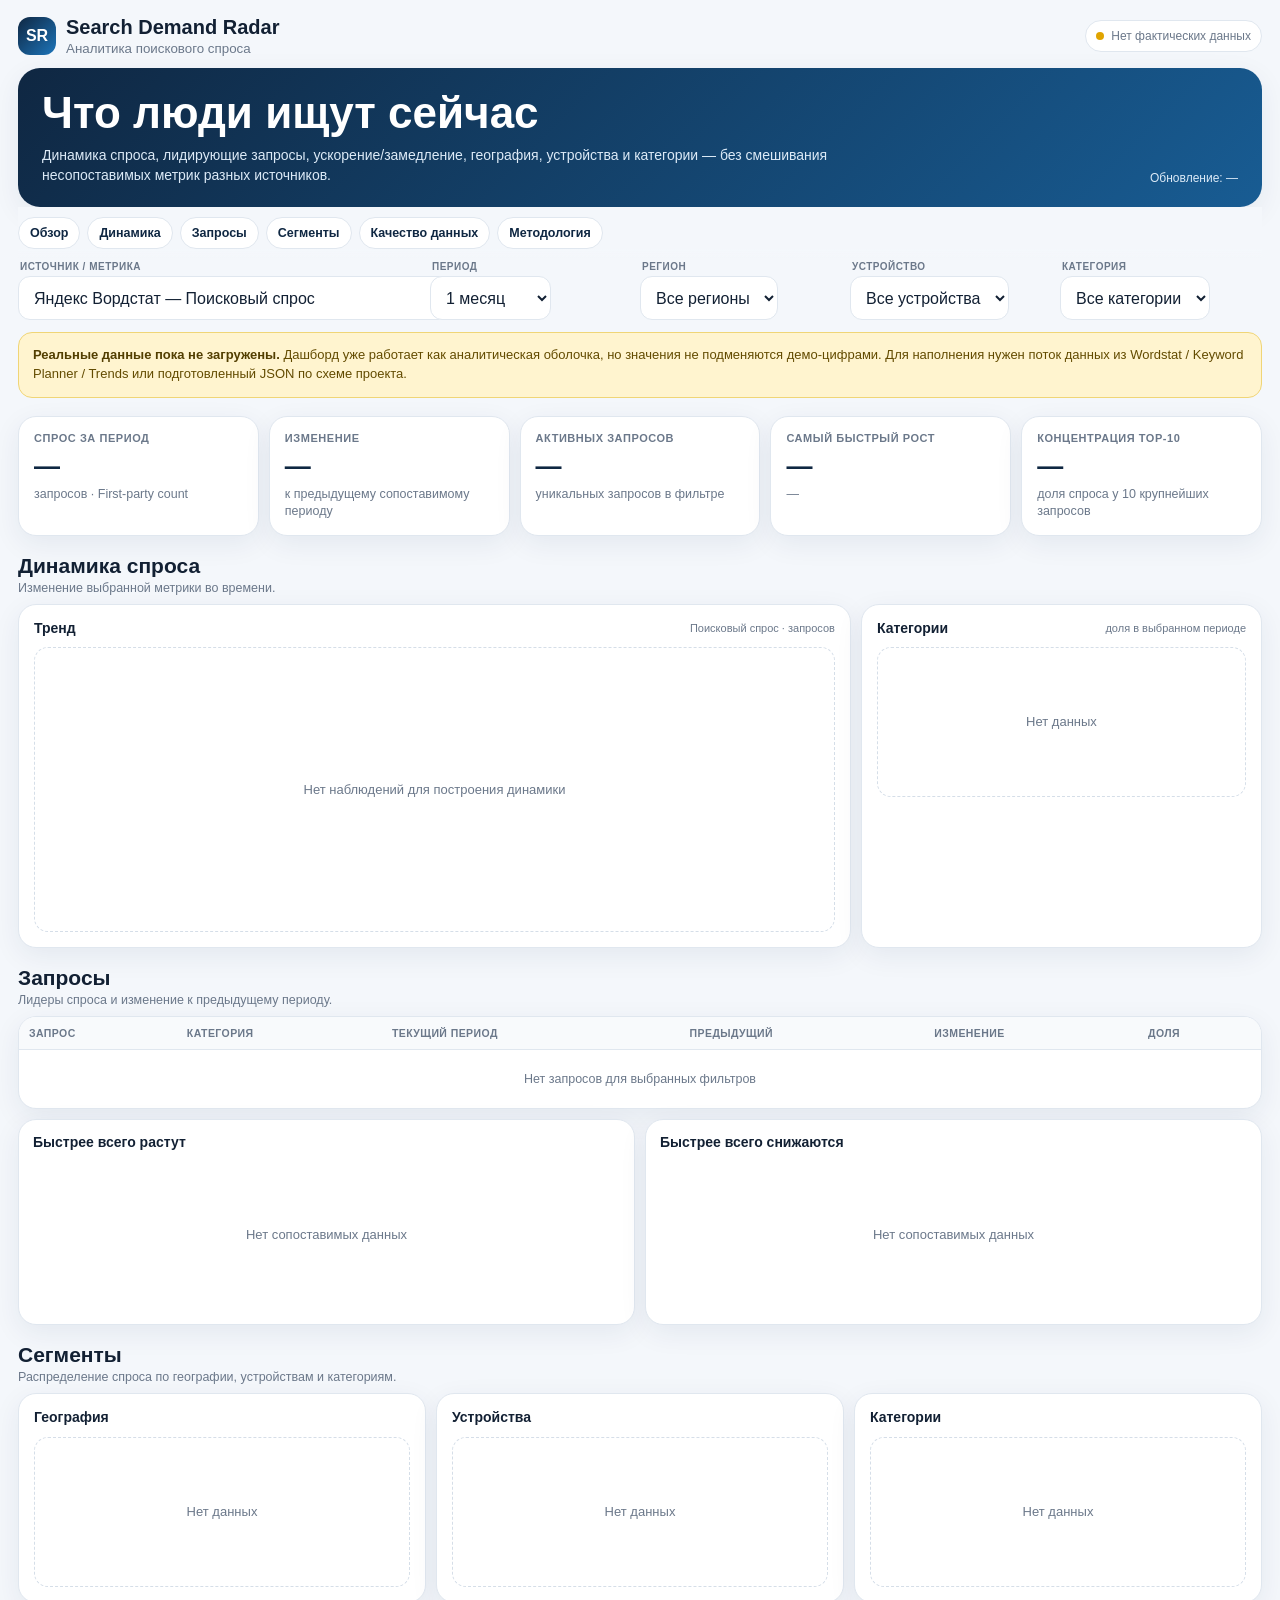
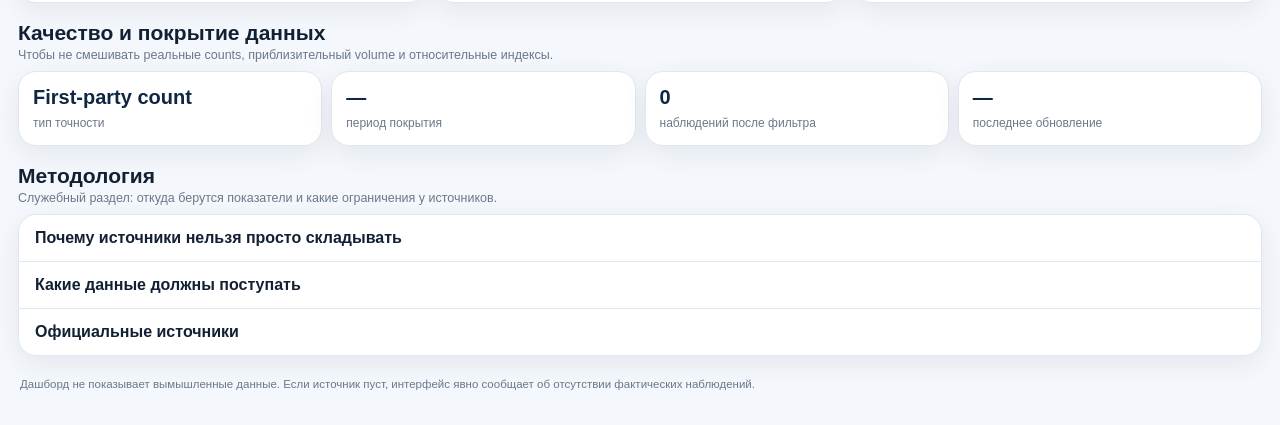
==== commit f40e6d46: "Replace reference matrix with real analytics dashboard" ====
--- a/index.html
+++ b/index.html
@@ -3,113 +3,122 @@
 <head>
 <meta charset="utf-8">
 <meta name="viewport" content="width=device-width,initial-scale=1,viewport-fit=cover">
-<meta name="theme-color" content="#123b63">
-<title>Поисковый спрос — Яндекс vs Google</title>
-<meta name="description" content="Удобная интерактивная матрица возможностей Яндекса и Google по поисковому спросу. Актуально на 01.09.2026.">
+<meta name="theme-color" content="#0f2742">
+<title>Search Demand Radar</title>
+<meta name="description" content="Аналитический дашборд поискового спроса Яндекса и Google.">
 <style>
-:root{--bg:#f4f7fb;--card:#fff;--text:#142033;--muted:#68768a;--line:#dfe6ef;--navy:#123b63;--blue:#176fc1;--blue2:#eaf3fc;--green:#e7f7ec;--gt:#176b35;--yellow:#fff3c9;--yt:#765800;--red:#fdebea;--rt:#96322c;--purple:#f0ebf8;--pt:#60468b;--shadow:0 8px 28px rgba(22,54,87,.08)}
-*{box-sizing:border-box}html{scroll-behavior:smooth}body{margin:0;background:var(--bg);color:var(--text);font-family:Inter,-apple-system,BlinkMacSystemFont,"Segoe UI",Roboto,Arial,sans-serif;-webkit-font-smoothing:antialiased}.wrap{max-width:1440px;margin:auto;padding:20px}.hero{background:linear-gradient(135deg,#123b63 0%,#1c6cae 100%);color:#fff;border-radius:24px;padding:30px;box-shadow:var(--shadow)}.hero-kicker{font-size:12px;font-weight:800;text-transform:uppercase;letter-spacing:.08em;opacity:.78}.hero h1{font-size:clamp(30px,5vw,52px);line-height:1.03;margin:8px 0 12px;max-width:950px}.hero p{max-width:980px;margin:0;color:#eaf3fb;line-height:1.55;font-size:15px}.meta{display:flex;flex-wrap:wrap;gap:8px;margin-top:18px}.meta span{font-size:12px;padding:7px 10px;border-radius:999px;background:rgba(255,255,255,.12);border:1px solid rgba(255,255,255,.18)}
-.quicknav{position:sticky;top:0;z-index:50;margin:12px -4px 0;padding:8px 4px;display:flex;gap:8px;overflow:auto;scrollbar-width:none;background:linear-gradient(var(--bg) 70%,rgba(244,247,251,0))}.quicknav::-webkit-scrollbar{display:none}.quicknav a{flex:0 0 auto;text-decoration:none;color:var(--navy);font-weight:750;font-size:13px;padding:9px 12px;background:#fff;border:1px solid var(--line);border-radius:999px;box-shadow:0 3px 12px rgba(20,50,80,.05)}
-.summary{display:grid;grid-template-columns:repeat(4,minmax(0,1fr));gap:12px;margin-top:14px}.card{background:var(--card);border:1px solid var(--line);border-radius:18px;box-shadow:var(--shadow)}.summary .card{padding:17px}.eyebrow{font-size:11px;font-weight:850;text-transform:uppercase;letter-spacing:.06em;color:var(--muted)}.value{font-size:19px;font-weight:850;color:var(--navy);margin:7px 0 5px}.desc{font-size:13.5px;color:var(--muted);line-height:1.45}.conclusion{margin-top:12px;padding:19px;border-left:5px solid #e0a100;background:#fffaf0}.conclusion .value{font-size:18px}.section{scroll-margin-top:64px;margin-top:24px}.section-head{margin-bottom:11px}.section h2{margin:0;font-size:25px;line-height:1.15}.section-sub{margin-top:5px;color:var(--muted);font-size:13.5px;line-height:1.45}
-.legend{display:flex;gap:7px;overflow:auto;padding:2px 0 8px;scrollbar-width:none}.legend::-webkit-scrollbar{display:none}.legend span{flex:0 0 auto;border-radius:999px;padding:6px 9px;font-size:11.5px;font-weight:750}.yes{background:var(--green);color:var(--gt)}.partial{background:var(--yellow);color:var(--yt)}.no{background:var(--red);color:var(--rt)}.own{background:var(--blue2);color:#265f92}.ads{background:var(--purple);color:var(--pt)}
-.filters{display:grid;grid-template-columns:minmax(220px,1fr) auto auto;gap:8px;margin-bottom:10px}.filters input,.filters select,.filters button{min-height:44px;border:1px solid var(--line);border-radius:12px;background:#fff;color:var(--text);font:inherit;padding:10px 12px}.filters button{font-weight:750;cursor:pointer}.catbar{display:flex;gap:7px;overflow:auto;padding:0 0 10px;scrollbar-width:none}.catbar::-webkit-scrollbar{display:none}.catbar button{flex:0 0 auto;border:1px solid var(--line);background:#fff;border-radius:999px;padding:8px 11px;color:var(--muted);font-weight:750;font-size:12px}.catbar button.active{background:var(--navy);color:#fff;border-color:var(--navy)}
-.desktop-matrix{overflow:auto;max-height:72vh;border:1px solid var(--line);border-radius:17px;background:#fff;box-shadow:var(--shadow)}table{border-collapse:separate;border-spacing:0;width:100%;min-width:1240px;font-size:12.5px}th,td{padding:10px;border-right:1px solid var(--line);border-bottom:1px solid var(--line);vertical-align:top}thead th{position:sticky;top:0;background:var(--navy);color:#fff;z-index:4;text-align:center}tbody th{position:sticky;left:0;background:#f8fafc;z-index:3;text-align:left;min-width:235px}.status{display:block;border-radius:9px;padding:7px 8px;line-height:1.35}.mobile-matrix{display:none}.cap-card{overflow:hidden;margin-bottom:9px}.cap-card summary{list-style:none;cursor:pointer;padding:15px 16px;font-weight:850;display:flex;align-items:center;justify-content:space-between;gap:10px}.cap-card summary::-webkit-details-marker{display:none}.cap-card summary:after{content:'＋';font-size:18px;color:var(--blue)}.cap-card[open] summary:after{content:'−'}.cap-body{border-top:1px solid var(--line);padding:7px 12px 12px}.cap-row{display:grid;grid-template-columns:minmax(0,1fr) minmax(130px,1fr);gap:9px;align-items:start;padding:8px 2px;border-bottom:1px solid #edf1f5}.cap-row:last-child{border-bottom:0}.toolname{font-size:13px;font-weight:750;padding-top:6px}.cap-row .status{font-size:12px}
-.toolgrid{display:grid;grid-template-columns:repeat(3,minmax(0,1fr));gap:11px}.toolcard{padding:17px;position:relative}.engine{position:absolute;right:13px;top:13px;background:#eff4f8;color:#48647d;border-radius:999px;padding:4px 7px;font-size:10.5px;font-weight:800}.toolcard h3{margin:0 0 4px;color:var(--navy);font-size:17px}.scope{font-size:12px;color:var(--muted)}.toolcard b{display:block;margin:12px 0 4px;font-size:12px}.toolcard p{margin:0;font-size:13.5px;color:var(--muted);line-height:1.45}
-.casegrid{display:grid;grid-template-columns:1fr 1fr;gap:11px}.casecard{padding:17px}.params{display:grid;grid-template-columns:minmax(0,1fr) auto;border:1px solid var(--line);border-radius:13px;overflow:hidden}.params div{padding:10px 11px;border-bottom:1px solid var(--line);font-size:13px}.params div:nth-last-child(-n+2){border-bottom:0}.ok{font-weight:850;color:var(--gt)}.bad{font-weight:850;color:var(--rt)}
-.archgrid{display:grid;grid-template-columns:repeat(5,minmax(0,1fr));gap:9px}.step{padding:15px;border-top:4px solid var(--blue)}.step b{display:block;color:var(--navy);margin-bottom:6px}.step span{font-size:13px;color:var(--muted);line-height:1.4}
-.source-tools{display:flex;gap:7px;overflow:auto;margin-bottom:10px;scrollbar-width:none}.source-tools::-webkit-scrollbar{display:none}.source-tools button{flex:0 0 auto;border:1px solid var(--line);background:#fff;border-radius:999px;padding:8px 11px;font-size:12px;font-weight:750;color:var(--muted)}.source-tools button.active{background:var(--navy);color:#fff}.sourcegrid{display:grid;grid-template-columns:repeat(3,minmax(0,1fr));gap:9px}.source-link{text-decoration:none;color:var(--text);padding:15px;display:flex;flex-direction:column;min-height:124px;transition:.15s transform,.15s border-color}.source-link:hover{transform:translateY(-1px);border-color:#aac3db}.source-top{display:flex;align-items:center;justify-content:space-between;gap:8px;margin-bottom:9px}.source-brand{font-size:11px;font-weight:850;border-radius:999px;padding:4px 7px;background:#eef4f8;color:#49667f}.source-official{font-size:10.5px;color:var(--gt);font-weight:800}.source-title{font-weight:800;line-height:1.35;font-size:14px}.open{margin-top:auto;padding-top:10px;color:var(--blue);font-size:12.5px;font-weight:850}.footer{font-size:12px;color:var(--muted);padding:26px 2px 8px;line-height:1.5}
-@media(max-width:1050px){.summary{grid-template-columns:repeat(2,1fr)}.toolgrid{grid-template-columns:repeat(2,1fr)}.archgrid{grid-template-columns:repeat(2,1fr)}.sourcegrid{grid-template-columns:repeat(2,1fr)}}
-@media(max-width:720px){.wrap{padding:12px 12px calc(18px + env(safe-area-inset-bottom))}.hero{padding:22px 18px;border-radius:19px}.hero h1{font-size:34px}.hero p{font-size:14px}.quicknav{top:0;margin-top:8px}.summary{grid-template-columns:1fr 1fr;gap:8px}.summary .card{padding:13px}.summary .value{font-size:16px}.summary .desc{font-size:12px}.conclusion{padding:16px}.section{margin-top:21px}.section h2{font-size:22px}.filters{grid-template-columns:1fr 1fr}.filters input{grid-column:1/-1}.filters button{display:none}.desktop-matrix{display:none}.mobile-matrix{display:block}.toolgrid,.casegrid,.archgrid,.sourcegrid{grid-template-columns:1fr}.toolcard{padding:15px}.source-link{min-height:0}.sourcegrid{gap:8px}.source-link{padding:14px}.cap-row{grid-template-columns:minmax(0,.9fr) minmax(145px,1.1fr)}}
-@media(max-width:420px){.summary{grid-template-columns:1fr}.summary .card{display:grid;grid-template-columns:1fr;gap:0}.hero h1{font-size:31px}.filters{grid-template-columns:1fr}.filters input{grid-column:auto}.cap-row{grid-template-columns:1fr}.toolname{padding-top:0}.cap-row .status{margin-bottom:2px}}
-@media print{.quicknav,.filters,.catbar,.source-tools{display:none}.desktop-matrix{display:block;overflow:visible;max-height:none;box-shadow:none}.mobile-matrix{display:none}.hero,.card{box-shadow:none}body{background:#fff}}
+:root{--bg:#f4f7fb;--card:#fff;--text:#122033;--muted:#6b788a;--line:#e0e7ef;--navy:#0f2742;--blue:#176fc1;--blue2:#eaf3fc;--green:#17733b;--green-bg:#e8f7ee;--red:#a13b35;--red-bg:#fdeceb;--amber:#8a6500;--amber-bg:#fff4cf;--purple:#654a91;--purple-bg:#f1ecf8;--shadow:0 8px 28px rgba(18,48,80,.07);--r:18px}
+*{box-sizing:border-box}html{scroll-behavior:smooth}body{margin:0;background:var(--bg);color:var(--text);font-family:Inter,-apple-system,BlinkMacSystemFont,"Segoe UI",Roboto,Arial,sans-serif;-webkit-font-smoothing:antialiased}.app{max-width:1500px;margin:auto;padding:16px 18px 28px}.topbar{display:flex;align-items:center;justify-content:space-between;gap:14px;margin-bottom:12px}.brand{display:flex;align-items:center;gap:10px}.logo{width:38px;height:38px;border-radius:12px;background:linear-gradient(135deg,#0f2742,#1d75ba);display:grid;place-items:center;color:#fff;font-weight:900}.brand h1{margin:0;font-size:20px}.brand small{display:block;color:var(--muted);margin-top:2px}.status{display:flex;align-items:center;gap:7px;padding:8px 10px;border:1px solid var(--line);border-radius:999px;background:#fff;font-size:12px;color:var(--muted)}.dot{width:8px;height:8px;border-radius:50%;background:#aeb8c4}.dot.live{background:#2ea85b}.dot.warn{background:#e0a400}
+.hero{background:linear-gradient(135deg,#0f2742 0%,#185c93 100%);color:#fff;border-radius:22px;padding:22px 24px;box-shadow:var(--shadow)}.hero-row{display:flex;align-items:flex-end;justify-content:space-between;gap:18px}.hero h2{margin:0;font-size:clamp(27px,4vw,44px);line-height:1.06}.hero p{margin:8px 0 0;color:#dceaf7;max-width:850px;line-height:1.45;font-size:14px}.hero .updated{font-size:12px;color:#dceaf7;white-space:nowrap}
+.nav{position:sticky;top:0;z-index:40;display:flex;gap:7px;overflow:auto;padding:10px 0;background:linear-gradient(var(--bg) 80%,rgba(244,247,251,0));scrollbar-width:none}.nav::-webkit-scrollbar{display:none}.nav a{flex:0 0 auto;text-decoration:none;color:var(--navy);font-size:12.5px;font-weight:800;background:#fff;border:1px solid var(--line);border-radius:999px;padding:8px 11px}.nav a:hover{border-color:#b8cadb}
+.controlbar{display:grid;grid-template-columns:1.4fr repeat(4,minmax(130px,.7fr));gap:8px;margin:2px 0 12px}.controlbar select,.controlbar input{min-height:44px;border:1px solid var(--line);border-radius:12px;background:#fff;padding:9px 11px;font:inherit;color:var(--text)}.controlbar label{font-size:10px;text-transform:uppercase;letter-spacing:.05em;color:var(--muted);font-weight:850;display:block;margin:0 0 4px 2px}.control{min-width:0}
+.notice{display:none;background:var(--amber-bg);color:#634b00;border:1px solid #f0d576;border-radius:14px;padding:13px 14px;margin-bottom:12px;font-size:13px;line-height:1.45}.notice.show{display:block}.notice b{color:#523e00}
+.kpis{display:grid;grid-template-columns:repeat(5,minmax(0,1fr));gap:10px}.card{background:var(--card);border:1px solid var(--line);border-radius:var(--r);box-shadow:var(--shadow)}.kpi{padding:15px}.kpi .label{font-size:11px;text-transform:uppercase;letter-spacing:.05em;color:var(--muted);font-weight:850}.kpi .value{font-size:26px;font-weight:900;margin:7px 0 4px;color:var(--navy)}.kpi .sub{font-size:12.5px;color:var(--muted);line-height:1.35}.delta{font-weight:850}.delta.up{color:var(--green)}.delta.down{color:var(--red)}
+.section{scroll-margin-top:55px;margin-top:18px}.section-head{display:flex;justify-content:space-between;align-items:end;gap:12px;margin-bottom:9px}.section h3{margin:0;font-size:21px}.section-sub{font-size:12.5px;color:var(--muted);margin-top:3px}.grid2{display:grid;grid-template-columns:1.35fr .65fr;gap:10px}.panel{padding:15px}.panel-title{display:flex;align-items:center;justify-content:space-between;gap:8px;margin-bottom:11px}.panel-title b{font-size:14px}.panel-title span{font-size:11px;color:var(--muted)}
+.chart-wrap{height:285px;position:relative}.chart-empty{height:100%;display:grid;place-items:center;text-align:center;color:var(--muted);font-size:13px;border:1px dashed #d5dee8;border-radius:14px;padding:22px}.chart-svg{width:100%;height:100%;display:block}.axis-label{fill:#8693a3;font-size:10px}.grid-line{stroke:#edf1f5;stroke-width:1}.line{fill:none;stroke:#176fc1;stroke-width:3;stroke-linecap:round;stroke-linejoin:round}.area{fill:url(#g);opacity:.16}.point{fill:#176fc1}.barlist{display:flex;flex-direction:column;gap:9px}.barrow{display:grid;grid-template-columns:minmax(95px,1fr) 1.7fr auto;align-items:center;gap:9px}.barlabel{font-size:12.5px;white-space:nowrap;overflow:hidden;text-overflow:ellipsis}.track{height:9px;background:#edf2f7;border-radius:999px;overflow:hidden}.fill{height:100%;background:#2a79bd;border-radius:999px}.barvalue{font-size:12px;font-weight:850;color:var(--navy)}
+.table-card{overflow:hidden}.table-wrap{overflow:auto}.data-table{width:100%;border-collapse:collapse;font-size:12.5px}.data-table th{position:sticky;top:0;background:#f8fafc;color:var(--muted);font-size:10.5px;text-transform:uppercase;letter-spacing:.04em;text-align:left;padding:10px;border-bottom:1px solid var(--line)}.data-table td{padding:11px 10px;border-bottom:1px solid #edf1f5;vertical-align:middle}.data-table tr:last-child td{border-bottom:0}.qname{font-weight:800;color:var(--navy)}.chip{display:inline-flex;align-items:center;border-radius:999px;padding:4px 7px;font-size:10.5px;font-weight:800;background:#eef3f8;color:#49647d}.chg-up{color:var(--green);font-weight:850}.chg-down{color:var(--red);font-weight:850}.emptyrow{text-align:center;color:var(--muted)!important;padding:22px!important}
+.movers{display:grid;grid-template-columns:1fr 1fr;gap:10px}.mover{padding:14px}.mover h4{margin:0 0 10px;font-size:14px}.mover-item{display:grid;grid-template-columns:minmax(0,1fr) auto;gap:8px;padding:8px 0;border-bottom:1px solid #edf1f5}.mover-item:last-child{border-bottom:0}.mover-item .name{font-size:12.5px;font-weight:750;white-space:nowrap;overflow:hidden;text-overflow:ellipsis}.mover-item .num{font-size:12px;font-weight:900}.mover.empty{display:grid;place-items:center;min-height:150px;color:var(--muted);font-size:13px;text-align:center}
+.segment-grid{display:grid;grid-template-columns:repeat(3,minmax(0,1fr));gap:10px}.segment{padding:15px}.segment h4{margin:0 0 12px;font-size:14px}.quality-grid{display:grid;grid-template-columns:repeat(4,minmax(0,1fr));gap:9px}.quality{padding:14px}.quality b{display:block;font-size:20px;color:var(--navy);margin-bottom:4px}.quality span{font-size:12px;color:var(--muted)}
+.method{padding:0;overflow:hidden}.method details{border-bottom:1px solid var(--line)}.method details:last-child{border-bottom:0}.method summary{cursor:pointer;list-style:none;padding:14px 16px;font-weight:850}.method summary::-webkit-details-marker{display:none}.method .inside{padding:0 16px 15px;color:var(--muted);font-size:12.5px;line-height:1.5}.source-pills{display:flex;gap:7px;flex-wrap:wrap;margin-top:9px}.source-pills a{text-decoration:none;color:var(--blue);font-weight:800;border:1px solid #c9dced;background:#f7fbff;border-radius:999px;padding:7px 9px;font-size:11.5px}
+.footer{padding:20px 2px 4px;color:var(--muted);font-size:11.5px;line-height:1.5}
+@media(max-width:1100px){.controlbar{grid-template-columns:1fr 1fr 1fr}.controlbar .wide{grid-column:1/-1}.kpis{grid-template-columns:repeat(3,1fr)}.grid2{grid-template-columns:1fr}.segment-grid{grid-template-columns:1fr 1fr}.quality-grid{grid-template-columns:1fr 1fr}}
+@media(max-width:720px){.app{padding:10px 11px calc(20px + env(safe-area-inset-bottom))}.topbar{align-items:flex-start}.brand h1{font-size:17px}.brand small{font-size:11px}.status{padding:7px 9px}.hero{padding:19px 17px;border-radius:18px}.hero-row{display:block}.hero .updated{margin-top:11px}.hero h2{font-size:31px}.nav{padding:8px 0}.controlbar{grid-template-columns:1fr 1fr}.controlbar .wide{grid-column:1/-1}.kpis{grid-template-columns:1fr 1fr;gap:8px}.kpi{padding:13px}.kpi .value{font-size:22px}.section{margin-top:16px}.section h3{font-size:19px}.panel{padding:13px}.chart-wrap{height:240px}.segment-grid,.quality-grid{grid-template-columns:1fr}.movers{grid-template-columns:1fr}.data-table{min-width:620px}.table-wrap{margin:0 -2px}.barrow{grid-template-columns:minmax(80px,1fr) 1.4fr auto}}
+@media(max-width:430px){.topbar .status{max-width:125px}.controlbar{grid-template-columns:1fr}.controlbar .wide{grid-column:auto}.kpis{grid-template-columns:1fr 1fr}.kpi .label{font-size:9.5px}.kpi .value{font-size:20px}.hero h2{font-size:28px}}
 </style>
 </head>
 <body>
-<div class="wrap">
-<header class="hero" id="top"><div class="hero-kicker">Исследование возможностей поиска</div><h1>Яндекс и Google: какие данные реально доступны</h1><p>История, временная детализация, география, демография, устройства, AI-поиск, API и реальные пересечения срезов. Данные сверены преимущественно по официальной документации.</p><div class="meta"><span>Актуально 01.09.2026</span><span>9 first-party инструментов</span><span>20 проверяемых возможностей</span></div></header>
-<nav class="quicknav"><a href="#matrix-section">Матрица</a><a href="#tools-section">Инструменты</a><a href="#case-section">Кейс</a><a href="#architecture-section">Архитектура</a><a href="#sources-section">Источники</a></nav>
-<div class="summary"><div class="card"><div class="eyebrow">РФ / рыночный спрос</div><div class="value">Яндекс Вордстат</div><div class="desc">query × период × регион/город × устройство</div></div><div class="card"><div class="eyebrow">Google / рыночный спрос</div><div class="value">Keyword Planner</div><div class="desc">approximate keyword × month × geo</div></div><div class="card"><div class="eyebrow">SEO собственного сайта</div><div class="value">Search Console</div><div class="desc">query × date × country × device</div></div><div class="card"><div class="eyebrow">Рекламный срез</div><div class="value">Google Ads</div><div class="desc">search term × geo × device × time</div></div></div>
-<div class="card conclusion"><div class="eyebrow">Главное</div><div class="value">Полного среза query × дата × город × устройство × пол × возраст нет</div><div class="desc">Демография существует в отдельных аналитических и рекламных контурах, но не подтверждена как единый срез с общим поисковым volume конкретного запроса. Способ формирования запроса — клавиатура / голос / AI / autocomplete / камера — также не подтвержден как отдельное измерение.</div></div>
+<div class="app">
+  <div class="topbar">
+    <div class="brand"><div class="logo">SR</div><div><h1>Search Demand Radar</h1><small>Аналитика поискового спроса</small></div></div>
+    <div class="status"><span id="statusDot" class="dot"></span><span id="statusText">Загрузка данных…</span></div>
+  </div>
 
-<section class="section" id="matrix-section"><div class="section-head"><h2>Матрица возможностей</h2><div class="section-sub">На телефоне каждый показатель раскрывается отдельной карточкой. На компьютере показывается полная таблица.</div></div>
-<div class="legend"><span class="yes">Да</span><span class="partial">Частично</span><span class="own">Только свой сайт</span><span class="ads">Только реклама</span><span class="no">Нет / нет подтверждения</span></div>
-<div class="filters"><input id="q" type="search" placeholder="Поиск: город, возраст, API…"><select id="engine"><option value="">Все сервисы</option><option value="Яндекс">Только Яндекс</option><option value="Google">Только Google</option></select><button onclick="resetAll()">Сбросить</button></div>
-<div class="catbar" id="catbar"></div><div class="desktop-matrix"><table id="desktopTable"></table></div><div class="mobile-matrix" id="mobileMatrix"></div></section>
+  <header class="hero">
+    <div class="hero-row"><div><h2>Что люди ищут сейчас</h2><p>Динамика спроса, лидирующие запросы, ускорение/замедление, география, устройства и категории — без смешивания несопоставимых метрик разных источников.</p></div><div class="updated" id="updatedAt">Обновление: —</div></div>
+  </header>
 
-<section class="section" id="tools-section"><div class="section-head"><h2>Инструменты</h2><div class="section-sub">Коротко: какой источник для какой задачи использовать.</div></div><div class="toolgrid" id="toolgrid"></div></section>
+  <nav class="nav"><a href="#overview">Обзор</a><a href="#trends">Динамика</a><a href="#queries">Запросы</a><a href="#segments">Сегменты</a><a href="#quality">Качество данных</a><a href="#methodology">Методология</a></nav>
 
-<section class="section" id="case-section"><div class="section-head"><h2>Практический кейс</h2><div class="section-sub">«Сколько раз “купить кондиционер” вводили мужчины 25–34 лет из Москвы с мобильных устройств в июле 2026?»</div></div><div class="casegrid"><div class="card casecard"><div class="params"><div>Запрос</div><div class="ok">Да</div><div>Июль 2026</div><div class="ok">Да</div><div>Москва</div><div class="ok">Да</div><div>Mobile</div><div class="ok">Да у Wordstat</div><div>Мужчины</div><div class="bad">Нет для общего volume</div><div>Возраст 25–34</div><div class="bad">Нет для общего volume</div></div></div><div class="card casecard"><div class="eyebrow">Максимально точный first-party срез</div><div class="value">Wordstat: query × July 2026 × Moscow × phone</div><div class="desc">Пол и возраст нельзя добавить в тот же рыночный массив. Их можно использовать только для модельной оценки из другого источника, но такую цифру нельзя называть фактическим количеством поисковых запросов.</div></div></div></section>
+  <div class="controlbar">
+    <div class="control wide"><label>Источник / метрика</label><select id="datasetSelect"></select></div>
+    <div class="control"><label>Период</label><select id="periodSelect"><option value="7">7 дней</option><option value="30" selected>1 месяц</option><option value="90">3 месяца</option><option value="180">6 месяцев</option><option value="270">9 месяцев</option><option value="365">1 год</option></select></div>
+    <div class="control"><label>Регион</label><select id="regionSelect"><option value="all">Все регионы</option></select></div>
+    <div class="control"><label>Устройство</label><select id="deviceSelect"><option value="all">Все устройства</option></select></div>
+    <div class="control"><label>Категория</label><select id="categorySelect"><option value="all">Все категории</option></select></div>
+  </div>
 
-<section class="section" id="architecture-section"><div class="section-head"><h2>Оптимальная архитектура</h2><div class="section-sub">Сохранять данные самостоятельно, чтобы не терять историю из-за ограничений сервисов.</div></div><div class="archgrid"><div class="card step"><b>1. Рыночный спрос</b><span>Wordstat API + Keyword Planner API + Trends</span></div><div class="card step"><b>2. Own-site SEO</b><span>Webmaster + Search Console</span></div><div class="card step"><b>3. Аудитория</b><span>Метрика + GA4</span></div><div class="card step"><b>4. Реклама</b><span>Direct API + Google Ads API</span></div><div class="card step"><b>5. Своя БД</b><span>Snapshots + source + scope + precision + retrieved_at</span></div></div></section>
+  <div id="noDataNotice" class="notice"><b>Реальные данные пока не загружены.</b> Дашборд уже работает как аналитическая оболочка, но значения не подменяются демо-цифрами. Для наполнения нужен поток данных из Wordstat / Keyword Planner / Trends или подготовленный JSON по схеме проекта.</div>
 
-<section class="section" id="sources-section"><div class="section-head"><h2>Официальные источники</h2><div class="section-sub">Все ссылки ниже — активные плашки. Нажатие сразу открывает документацию в новой вкладке.</div></div><div class="source-tools" id="sourceFilters"></div><div class="sourcegrid" id="sourcegrid"></div></section>
-<div class="footer">Статус «Нет подтверждения» означает, что прямое подтверждение возможности не найдено в проверенной официальной документации. Это не равнозначно утверждению, что функция технически невозможна при любых условиях.</div>
+  <section class="section" id="overview">
+    <div class="kpis">
+      <div class="card kpi"><div class="label">Спрос за период</div><div class="value" id="kpiTotal">—</div><div class="sub" id="kpiTotalSub">—</div></div>
+      <div class="card kpi"><div class="label">Изменение</div><div class="value" id="kpiChange">—</div><div class="sub">к предыдущему сопоставимому периоду</div></div>
+      <div class="card kpi"><div class="label">Активных запросов</div><div class="value" id="kpiQueries">—</div><div class="sub">уникальных запросов в фильтре</div></div>
+      <div class="card kpi"><div class="label">Самый быстрый рост</div><div class="value" id="kpiGrowth">—</div><div class="sub" id="kpiGrowthSub">—</div></div>
+      <div class="card kpi"><div class="label">Концентрация TOP‑10</div><div class="value" id="kpiTop10">—</div><div class="sub">доля спроса у 10 крупнейших запросов</div></div>
+    </div>
+  </section>
+
+  <section class="section" id="trends">
+    <div class="section-head"><div><h3>Динамика спроса</h3><div class="section-sub">Изменение выбранной метрики во времени.</div></div></div>
+    <div class="grid2">
+      <div class="card panel"><div class="panel-title"><b>Тренд</b><span id="chartUnit">—</span></div><div class="chart-wrap" id="trendChart"></div></div>
+      <div class="card panel"><div class="panel-title"><b>Категории</b><span>доля в выбранном периоде</span></div><div class="barlist" id="categoryBars"></div></div>
+    </div>
+  </section>
+
+  <section class="section" id="queries">
+    <div class="section-head"><div><h3>Запросы</h3><div class="section-sub">Лидеры спроса и изменение к предыдущему периоду.</div></div></div>
+    <div class="card table-card"><div class="table-wrap"><table class="data-table"><thead><tr><th>Запрос</th><th>Категория</th><th>Текущий период</th><th>Предыдущий</th><th>Изменение</th><th>Доля</th></tr></thead><tbody id="queryTable"></tbody></table></div></div>
+    <div class="movers" style="margin-top:10px"><div class="card mover"><h4>Быстрее всего растут</h4><div id="growthList"></div></div><div class="card mover"><h4>Быстрее всего снижаются</h4><div id="declineList"></div></div></div>
+  </section>
+
+  <section class="section" id="segments">
+    <div class="section-head"><div><h3>Сегменты</h3><div class="section-sub">Распределение спроса по географии, устройствам и категориям.</div></div></div>
+    <div class="segment-grid"><div class="card segment"><h4>География</h4><div class="barlist" id="regionBars"></div></div><div class="card segment"><h4>Устройства</h4><div class="barlist" id="deviceBars"></div></div><div class="card segment"><h4>Категории</h4><div class="barlist" id="categoryBars2"></div></div></div>
+  </section>
+
+  <section class="section" id="quality">
+    <div class="section-head"><div><h3>Качество и покрытие данных</h3><div class="section-sub">Чтобы не смешивать реальные counts, приблизительный volume и относительные индексы.</div></div></div>
+    <div class="quality-grid"><div class="card quality"><b id="qPrecision">—</b><span>тип точности</span></div><div class="card quality"><b id="qHistory">—</b><span>период покрытия</span></div><div class="card quality"><b id="qRows">—</b><span>наблюдений после фильтра</span></div><div class="card quality"><b id="qUpdated">—</b><span>последнее обновление</span></div></div>
+  </section>
+
+  <section class="section" id="methodology">
+    <div class="section-head"><div><h3>Методология</h3><div class="section-sub">Служебный раздел: откуда берутся показатели и какие ограничения у источников.</div></div></div>
+    <div class="card method">
+      <details><summary>Почему источники нельзя просто складывать</summary><div class="inside">Wordstat может давать абсолютный count по своей методологии, Keyword Planner — приблизительный monthly volume, Google Trends — индекс 0–100. Дашборд поэтому анализирует один выбранный dataset/metric family за раз.</div></details>
+      <details><summary>Какие данные должны поступать</summary><div class="inside">Минимальный набор: dataset_id, date, query, value. Для расширенной аналитики: category, region, device, source_scope, precision. Статическая страница читает JSON из <code>data/search-demand.json</code>.</div></details>
+      <details><summary>Официальные источники</summary><div class="inside"><div class="source-pills"><a href="https://yandex.ru/support2/wordstat/en/content/api-structure" target="_blank" rel="noopener">Wordstat API ↗</a><a href="https://developers.google.com/google-ads/api/docs/keyword-planning/generate-historical-metrics" target="_blank" rel="noopener">Keyword Planner API ↗</a><a href="https://developers.google.com/search/apis/trends" target="_blank" rel="noopener">Google Trends API ↗</a><a href="https://support.google.com/webmasters/answer/7576553" target="_blank" rel="noopener">Search Console ↗</a></div></div></details>
+    </div>
+  </section>
+
+  <div class="footer">Дашборд не показывает вымышленные данные. Если источник пуст, интерфейс явно сообщает об отсутствии фактических наблюдений.</div>
 </div>
 <script>
-const T=[
-{name:'Яндекс Вордстат',e:'Яндекс',scope:'Рыночный спрос',best:'query × период × регион/город × устройство',api:'Да'},
-{name:'Яндекс Метрика',e:'Яндекс',scope:'Собственный сайт',best:'демография + география + устройства собственной аудитории',api:'Да'},
-{name:'Яндекс Директ',e:'Яндекс',scope:'Реклама',best:'search terms и рекламная аналитика',api:'Да'},
-{name:'Яндекс Вебмастер',e:'Яндекс',scope:'Собственный сайт',best:'показы, клики и позиции сайта в поиске',api:'Да'},
-{name:'Google Trends',e:'Google',scope:'Рыночный интерес',best:'длинная история и индекс интереса 0–100',api:'Частично'},
-{name:'Keyword Planner',e:'Google',scope:'Рыночный спрос',best:'approximate keyword × month × geo',api:'Да'},
-{name:'Search Console',e:'Google',scope:'Собственный сайт',best:'query × date × country × device',api:'Да'},
-{name:'GA4',e:'Google',scope:'Собственный сайт / app',best:'аудитория и поведение сайта/app',api:'Да'},
-{name:'Google Ads',e:'Google',scope:'Реклама',best:'search term × geo × device × time',api:'Да'}];
-const C={
-'История':['Максимальная история'],'Время':['По дням','По неделям','По месяцам'],'География':['Страна','Регион/область','Город','Более мелкая география'],'Аудитория':['Пол','Возраст','Интересы аудитории','Новые / возвращающиеся','ОС / браузер / язык'],'Устройства и AI':['Desktop / smartphone / tablet','Голосовой / ручной ввод','AI / обычный поиск','Autocomplete / подсказки','Изображение / камера'],'Данные и API':['Абсолютное число запросов','API']};
-const M={
-'Максимальная история':['Да: UI 5 лет; API с 01.2018 нед./мес.; daily 60 дней','Нет подтверждения единого лимита','Только рекламные данные: 3 года; полный query 6 мес.','Только для собственного сайта: 18 мес.','Да: UI с 2004; API Alpha 5 лет','Да: до 4 лет','Только для собственного сайта: 16 мес.','Только для собственного сайта: 14 мес. Standard / 50 мес. 360; SC 16 мес.','Только рекламные данные: 37 мес. granular / 11 лет high-level'],
-'По дням':['Да','Только для собственного сайта','Только рекламные данные','Только для собственного сайта','Частично','Нет','Только для собственного сайта','Только для собственного сайта','Только рекламные данные'],
-'По неделям':['Да','Только для собственного сайта','Только рекламные данные','Частично','Да','Нет','Только для собственного сайта','Только для собственного сайта','Только рекламные данные'],
-'По месяцам':['Да','Только для собственного сайта','Только рекламные данные','Только для собственного сайта','Да','Да','Только для собственного сайта','Только для собственного сайта','Только рекламные данные'],
-'Страна':['Да','Только для собственного сайта','Только рекламные данные','Нет подтверждения','Да','Да','Только для собственного сайта','Только для собственного сайта','Только рекламные данные'],
-'Регион/область':['Да','Только для собственного сайта','Только рекламные данные','Только для собственного сайта','Да','Да','Нет','Только для собственного сайта','Только рекламные данные'],
-'Город':['Да','Только для собственного сайта','Только рекламные данные','Нет подтверждения','Да','Да','Нет','Только для собственного сайта','Только рекламные данные'],
-'Более мелкая география':['Частично','Только для собственного сайта','Частично','Нет подтверждения','Частично','Частично','Нет','Только для собственного сайта','Только рекламные данные'],
-'Пол':['Нет подтверждения','Только для собственного сайта','Только рекламные данные','Нет подтверждения','Нет подтверждения','Нет подтверждения','Нет','Только для собственного сайта','Только рекламные данные'],
-'Возраст':['Нет подтверждения','Только для собственного сайта','Только рекламные данные','Нет подтверждения','Нет подтверждения','Нет подтверждения','Нет','Только для собственного сайта','Только рекламные данные'],
-'Desktop / smartphone / tablet':['Да','Только для собственного сайта','Только рекламные данные','Только для собственного сайта','Нет подтверждения','Частично','Только для собственного сайта','Только для собственного сайта','Только рекламные данные'],
-'Голосовой / ручной ввод':['Нет подтверждения','Нет подтверждения','Нет подтверждения','Нет подтверждения','Нет подтверждения','Нет подтверждения','Нет подтверждения','Нет подтверждения','Нет подтверждения'],
-'AI / обычный поиск':['Нет подтверждения','Нет подтверждения','Нет подтверждения','Частично','Нет подтверждения','Нет подтверждения','Частично','Нет подтверждения','Нет подтверждения'],
-'Autocomplete / подсказки':['Нет подтверждения','Нет подтверждения','Нет подтверждения','Нет подтверждения','Нет подтверждения','Нет подтверждения','Нет подтверждения','Нет подтверждения','Нет подтверждения'],
-'Изображение / камера':['Нет подтверждения','Нет подтверждения','Нет подтверждения','Нет подтверждения','Нет подтверждения','Нет подтверждения','Нет подтверждения','Нет подтверждения','Нет подтверждения'],
-'Интересы аудитории':['Нет подтверждения','Только для собственного сайта','Частично','Нет подтверждения','Нет подтверждения','Нет подтверждения','Нет','Только для собственного сайта','Только рекламные данные'],
-'Новые / возвращающиеся':['Нет подтверждения','Только для собственного сайта','Частично','Нет подтверждения','Нет подтверждения','Нет подтверждения','Нет','Только для собственного сайта','Частично'],
-'ОС / браузер / язык':['Нет подтверждения','Только для собственного сайта','Частично','Нет подтверждения','Нет подтверждения','Нет подтверждения','Нет','Только для собственного сайта','Частично'],
-'Абсолютное число запросов':['Да','Только для собственного сайта','Только рекламные данные','Только для собственного сайта','Нет','Частично','Только для собственного сайта','Только для собственного сайта','Только рекламные данные'],
-'API':['Да','Да','Да','Да','Частично','Да','Да','Да','Да']};
-const S=[
-{b:'Яндекс',t:'Вордстат — интерфейс и история',u:'https://yandex.ru/support2/wordstat/en/interface/new'},
-{b:'Яндекс',t:'Вордстат API — структура запроса',u:'https://yandex.ru/support2/wordstat/en/content/api-structure'},
-{b:'Яндекс',t:'Вордстат API — доступ и квоты',u:'https://yandex.ru/support2/wordstat/en/content/api-wordstat'},
-{b:'Яндекс',t:'Метрика — общие отчеты',u:'https://yandex.com/support/metrica/en/reports/report-general'},
-{b:'Яндекс',t:'Метрика — поисковые фразы и privacy',u:'https://yandex.com/support/metrica/en/sources/search-queries'},
-{b:'Яндекс',t:'Метрика — sampling',u:'https://yandex.com/support/metrica/en/reports/sampling'},
-{b:'Яндекс',t:'Директ API — совместимость полей отчетов',u:'https://yandex.com/dev/direct/doc/en/fields-list'},
-{b:'Яндекс',t:'Директ — период статистики',u:'https://www.yandex.com/support/direct/en/statistics/new-reports-wizard/settings/period'},
-{b:'Яндекс',t:'Вебмастер — популярные запросы',u:'https://www.yandex.com/support/webmaster/en/service/popular-queries'},
-{b:'Google',t:'Google Trends — методология данных',u:'https://support.google.com/trends/answer/4365533?hl=en'},
-{b:'Google',t:'Google Trends API Alpha',u:'https://developers.google.com/search/apis/trends'},
-{b:'Google',t:'Keyword Planner — historical metrics',u:'https://developers.google.com/google-ads/api/docs/keyword-planning/generate-historical-metrics'},
-{b:'Google',t:'Search Console — Performance report',u:'https://support.google.com/webmasters/answer/7576553?hl=en-GB'},
-{b:'Google',t:'Search Console — privacy и ограничения',u:'https://support.google.com/webmasters/answer/17011259?hl=en'},
-{b:'Google',t:'GA4 — demographics',u:'https://support.google.com/analytics/answer/12948931'},
-{b:'Google',t:'GA4 — data retention',u:'https://support.google.com/analytics/answer/7667196'},
-{b:'Google',t:'GA4 + Search Console — совместимость',u:'https://support.google.com/analytics/answer/10737381'},
-{b:'Google',t:'Google Ads — Search term report',u:'https://support.google.com/google-ads/answer/2472708'},
-{b:'Google',t:'Google Ads API — search_term_view',u:'https://developers.google.com/google-ads/api/fields/v22/search_term_view'},
-{b:'Google',t:'Search Console — Generative AI reports',u:'https://developers.google.com/search/blog/2026/06/gen-ai-performance-reports'}];
-let activeCat='Все',sourceBrand='Все';
-function cls(v){if(v.startsWith('Да'))return'yes';if(v.startsWith('Частично'))return'partial';if(v.startsWith('Только для собственного сайта'))return'own';if(v.startsWith('Только рекламные данные'))return'ads';return'no'}
-function allowedCap(cap){const q=document.getElementById('q').value.toLowerCase().trim();if(q&&!cap.toLowerCase().includes(q))return false;if(activeCat!=='Все'&&!C[activeCat].includes(cap))return false;return true}
-function visibleTools(){const e=document.getElementById('engine').value;return T.map((t,i)=>({t,i})).filter(x=>!e||x.t.e===e)}
-function renderMatrix(){const vis=visibleTools(), caps=Object.keys(M).filter(allowedCap);let d='<thead><tr><th>Возможность</th>'+vis.map(x=>'<th>'+x.t.name+'</th>').join('')+'</tr></thead><tbody>';caps.forEach(cap=>{d+='<tr><th>'+cap+'</th>'+vis.map(x=>'<td><span class="status '+cls(M[cap][x.i])+'">'+M[cap][x.i]+'</span></td>').join('')+'</tr>'});document.getElementById('desktopTable').innerHTML=d+'</tbody>';document.getElementById('mobileMatrix').innerHTML=caps.map((cap,n)=>'<details class="card cap-card" '+(n<2?'open':'')+'><summary>'+cap+'</summary><div class="cap-body">'+vis.map(x=>'<div class="cap-row"><div class="toolname">'+x.t.name+'</div><span class="status '+cls(M[cap][x.i])+'">'+M[cap][x.i]+'</span></div>').join('')+'</div></details>').join('')||'<div class="card" style="padding:16px">Ничего не найдено.</div>'}
-function renderTools(){const e=document.getElementById('engine').value;document.getElementById('toolgrid').innerHTML=T.filter(t=>!e||t.e===e).map(t=>'<div class="card toolcard"><span class="engine">'+t.e+'</span><h3>'+t.name+'</h3><div class="scope">'+t.scope+'</div><b>Лучшее применение</b><p>'+t.best+'</p><b>API</b><p>'+t.api+'</p></div>').join('')}
-function renderCats(){document.getElementById('catbar').innerHTML=['Все',...Object.keys(C)].map(c=>'<button class="'+(c===activeCat?'active':'')+'" onclick="activeCat=\''+c+'\';renderCats();renderMatrix()">'+c+'</button>').join('')}
-function renderSourceFilters(){document.getElementById('sourceFilters').innerHTML=['Все','Яндекс','Google'].map(b=>'<button class="'+(b===sourceBrand?'active':'')+'" onclick="sourceBrand=\''+b+'\';renderSourceFilters();renderSources()">'+b+'</button>').join('')}
-function renderSources(){document.getElementById('sourcegrid').innerHTML=S.filter(s=>sourceBrand==='Все'||s.b===sourceBrand).map(s=>'<a class="card source-link" href="'+s.u+'" target="_blank" rel="noopener"><div class="source-top"><span class="source-brand">'+s.b+'</span><span class="source-official">Официальный источник</span></div><div class="source-title">'+s.t+'</div><div class="open">Открыть документацию ↗</div></a>').join('')}
-function resetAll(){document.getElementById('q').value='';document.getElementById('engine').value='';activeCat='Все';renderCats();renderMatrix();renderTools()}
-document.getElementById('q').addEventListener('input',renderMatrix);document.getElementById('engine').addEventListener('change',()=>{renderMatrix();renderTools()});renderCats();renderMatrix();renderTools();renderSourceFilters();renderSources();
+const state={data:null,dataset:null,period:30,region:'all',device:'all',category:'all'};
+const $=id=>document.getElementById(id);
+const fmt=n=>Number.isFinite(n)?new Intl.NumberFormat('ru-RU',{maximumFractionDigits:1}).format(n):'—';
+const pct=n=>Number.isFinite(n)?`${n>0?'+':''}${n.toFixed(1)}%`:'—';
+const dateFmt=s=>{if(!s)return'—';const d=new Date(s);return Number.isNaN(d)?s:d.toLocaleDateString('ru-RU')};
+async function loadData(){try{const r=await fetch('data/search-demand.json?v='+Date.now(),{cache:'no-store'});if(!r.ok)throw new Error('HTTP '+r.status);state.data=await r.json();init();}catch(e){state.data={updated_at:null,datasets:[],records:[]};init();}}
+function init(){const ds=state.data.datasets||[];const sel=$('datasetSelect');sel.innerHTML='';if(!ds.length){sel.innerHTML='<option>Нет подключенных datasets</option>';sel.disabled=true;state.dataset=null;}else{ds.forEach(d=>{const o=document.createElement('option');o.value=d.id;o.textContent=`${d.label} — ${d.metric_label||d.unit||''}`;sel.appendChild(o)});state.dataset=ds[0].id;}$('periodSelect').value=String(state.period);sel.addEventListener('change',()=>{state.dataset=sel.value;refreshFilters();refresh();});$('periodSelect').addEventListener('change',e=>{state.period=+e.target.value;refresh();});$('regionSelect').addEventListener('change',e=>{state.region=e.target.value;refresh();});$('deviceSelect').addEventListener('change',e=>{state.device=e.target.value;refresh();});$('categorySelect').addEventListener('change',e=>{state.category=e.target.value;refresh();});refreshFilters();refresh();}
+function dataset(){return(state.data.datasets||[]).find(d=>d.id===state.dataset)||null}function baseRecords(){return(state.data.records||[]).filter(r=>!state.dataset||r.dataset_id===state.dataset)}
+function refreshFilters(){const rec=baseRecords();fillSelect('regionSelect',[...new Set(rec.map(r=>r.region).filter(Boolean))],'Все регионы');fillSelect('deviceSelect',[...new Set(rec.map(r=>r.device).filter(Boolean))],'Все устройства');fillSelect('categorySelect',[...new Set(rec.map(r=>r.category).filter(Boolean))],'Все категории');state.region=$('regionSelect').value;state.device=$('deviceSelect').value;state.category=$('categorySelect').value;}
+function fillSelect(id,arr,allLabel){const el=$(id),v=el.value||'all';el.innerHTML=`<option value="all">${allLabel}</option>`+arr.sort().map(x=>`<option value="${escapeHtml(x)}">${escapeHtml(x)}</option>`).join('');if([...el.options].some(o=>o.value===v))el.value=v;else el.value='all';}
+function escapeHtml(s){return String(s).replace(/[&<>"]/g,c=>({'&':'&amp;','<':'&lt;','>':'&gt;','"':'&quot;'}[c]))}
+function filteredAll(){return baseRecords().filter(r=>(state.region==='all'||r.region===state.region)&&(state.device==='all'||r.device===state.device)&&(state.category==='all'||r.category===state.category))}
+function periodSplit(){const all=filteredAll().filter(r=>r.date&&Number.isFinite(+r.value));if(!all.length)return{cur:[],prev:[],start:null,end:null};const max=new Date(Math.max(...all.map(r=>new Date(r.date).getTime())));const end=max;const start=new Date(end);start.setDate(start.getDate()-state.period+1);const prevEnd=new Date(start);prevEnd.setDate(prevEnd.getDate()-1);const prevStart=new Date(prevEnd);prevStart.setDate(prevStart.getDate()-state.period+1);const cur=all.filter(r=>{const d=new Date(r.date);return d>=start&&d<=end});const prev=all.filter(r=>{const d=new Date(r.date);return d>=prevStart&&d<=prevEnd});return{cur,prev,start,end};}
+function sum(a){return a.reduce((s,r)=>s+(+r.value||0),0)}
+function by(arr,key){const m=new Map();arr.forEach(r=>{const k=r[key]||'Не указано';m.set(k,(m.get(k)||0)+(+r.value||0))});return[...m.entries()].map(([name,value])=>({name,value})).sort((a,b)=>b.value-a.value)}
+function byQuery(arr){const m=new Map();arr.forEach(r=>{const k=r.query||'—';const x=m.get(k)||{name:k,value:0,category:r.category||'—'};x.value+=+r.value||0;x.category=x.category==='—'&&r.category?r.category:x.category;m.set(k,x)});return[...m.values()].sort((a,b)=>b.value-a.value)}
+function change(a,b){if(!Number.isFinite(a)||!Number.isFinite(b)||b===0)return null;return(a-b)/b*100}
+function refresh(){const d=dataset(),ps=periodSplit(),cur=ps.cur,prev=ps.prev,total=sum(cur),prevTotal=sum(prev),queries=byQuery(cur),prevQ=new Map(byQuery(prev).map(x=>[x.name,x.value]));const has=cur.length>0;$('noDataNotice').classList.toggle('show',!has);$('statusDot').className='dot '+(has?'live':'warn');$('statusText').textContent=has?'Данные загружены':'Нет фактических данных';$('updatedAt').textContent='Обновление: '+dateFmt(state.data.updated_at);$('kpiTotal').textContent=has?fmt(total):'—';$('kpiTotalSub').textContent=d?`${d.unit||'ед.'} · ${d.precision_label||d.precision||'—'}`:'—';const ch=change(total,prevTotal);$('kpiChange').textContent=has&&ch!==null?pct(ch):'—';$('kpiChange').className='value '+(ch>0?'delta up':ch<0?'delta down':'');$('kpiQueries').textContent=has?fmt(queries.length):'—';const qStats=queries.map(q=>({...q,prev:prevQ.get(q.name)||0,chg:change(q.value,prevQ.get(q.name)||0)}));const grow=qStats.filter(x=>x.chg!==null).sort((a,b)=>b.chg-a.chg);$('kpiGrowth').textContent=grow.length?grow[0].name:'—';$('kpiGrowthSub').textContent=grow.length?pct(grow[0].chg):'—';const top10=queries.slice(0,10).reduce((s,x)=>s+x.value,0);$('kpiTop10').textContent=has&&total?pct(top10/total*100):'—';$('chartUnit').textContent=d?`${d.metric_label||'Метрика'} · ${d.unit||''}`:'—';renderTrend(cur);renderBars('categoryBars',by(cur,'category'));renderBars('categoryBars2',by(cur,'category'));renderBars('regionBars',by(cur,'region'));renderBars('deviceBars',by(cur,'device'));renderQueries(qStats,total);renderMovers(grow);renderQuality(cur,ps,d);}
+function renderTrend(arr){const el=$('trendChart');const byDate=by(arr,'date').sort((a,b)=>new Date(a.name)-new Date(b.name));if(!byDate.length){el.innerHTML='<div class="chart-empty">Нет наблюдений для построения динамики</div>';return}const W=900,H=260,p={l:48,r:18,t:12,b:32};const vals=byDate.map(x=>x.value),max=Math.max(...vals),min=Math.min(0,...vals),x=i=>p.l+(W-p.l-p.r)*(byDate.length===1?.5:i/(byDate.length-1)),y=v=>p.t+(H-p.t-p.b)*(1-(v-min)/((max-min)||1));const pts=byDate.map((xv,i)=>`${x(i)},${y(xv.value)}`).join(' ');let grid='';for(let i=0;i<4;i++){const yy=p.t+(H-p.t-p.b)*i/3;const val=max-(max-min)*i/3;grid+=`<line class="grid-line" x1="${p.l}" x2="${W-p.r}" y1="${yy}" y2="${yy}"/><text class="axis-label" x="4" y="${yy+3}">${fmt(val)}</text>`}const ticks=[0,Math.floor((byDate.length-1)/2),byDate.length-1].filter((v,i,a)=>a.indexOf(v)===i).map(i=>`<text class="axis-label" text-anchor="${i===0?'start':i===byDate.length-1?'end':'middle'}" x="${x(i)}" y="${H-8}">${dateFmt(byDate[i].name)}</text>`).join('');el.innerHTML=`<svg class="chart-svg" viewBox="0 0 ${W} ${H}" preserveAspectRatio="none"><defs><linearGradient id="g" x1="0" y1="0" x2="0" y2="1"><stop offset="0" stop-color="#176fc1"/><stop offset="1" stop-color="#176fc1" stop-opacity="0"/></linearGradient></defs>${grid}<polygon class="area" points="${p.l},${H-p.b} ${pts} ${W-p.r},${H-p.b}"/><polyline class="line" points="${pts}"/>${byDate.map((xv,i)=>`<circle class="point" cx="${x(i)}" cy="${y(xv.value)}" r="3"/>`).join('')}${ticks}</svg>`}
+function renderBars(id,data){const el=$(id);if(!data.length){el.innerHTML='<div class="chart-empty" style="height:150px">Нет данных</div>';return}const max=data[0].value||1;el.innerHTML=data.slice(0,7).map(x=>`<div class="barrow"><div class="barlabel" title="${escapeHtml(x.name)}">${escapeHtml(x.name)}</div><div class="track"><div class="fill" style="width:${Math.max(2,x.value/max*100)}%"></div></div><div class="barvalue">${fmt(x.value)}</div></div>`).join('')}
+function renderQueries(qs,total){const el=$('queryTable');if(!qs.length){el.innerHTML='<tr><td colspan="6" class="emptyrow">Нет запросов для выбранных фильтров</td></tr>';return}el.innerHTML=qs.slice(0,50).map(q=>{const c=q.chg;return`<tr><td class="qname">${escapeHtml(q.name)}</td><td><span class="chip">${escapeHtml(q.category||'—')}</span></td><td>${fmt(q.value)}</td><td>${fmt(q.prev)}</td><td class="${c>0?'chg-up':c<0?'chg-down':''}">${c===null?'—':pct(c)}</td><td>${total?pct(q.value/total*100):'—'}</td></tr>`}).join('')}
+function renderMovers(grow){const pos=grow.filter(x=>x.chg>0).slice(0,5),neg=[...grow].filter(x=>x.chg<0).sort((a,b)=>a.chg-b.chg).slice(0,5);$('growthList').innerHTML=pos.length?pos.map(x=>`<div class="mover-item"><div class="name">${escapeHtml(x.name)}</div><div class="num chg-up">${pct(x.chg)}</div></div>`).join(''):'<div class="mover empty">Нет сопоставимых данных</div>';$('declineList').innerHTML=neg.length?neg.map(x=>`<div class="mover-item"><div class="name">${escapeHtml(x.name)}</div><div class="num chg-down">${pct(x.chg)}</div></div>`).join(''):'<div class="mover empty">Нет сопоставимых данных</div>'}
+function renderQuality(cur,ps,d){$('qPrecision').textContent=d?(d.precision_label||d.precision||'—'):'—';$('qHistory').textContent=ps.start&&ps.end?`${dateFmt(ps.start)} — ${dateFmt(ps.end)}`:'—';$('qRows').textContent=fmt(cur.length);$('qUpdated').textContent=dateFmt(state.data.updated_at)}
+loadData();
 </script>
-</body></html>+</body>
+</html>
